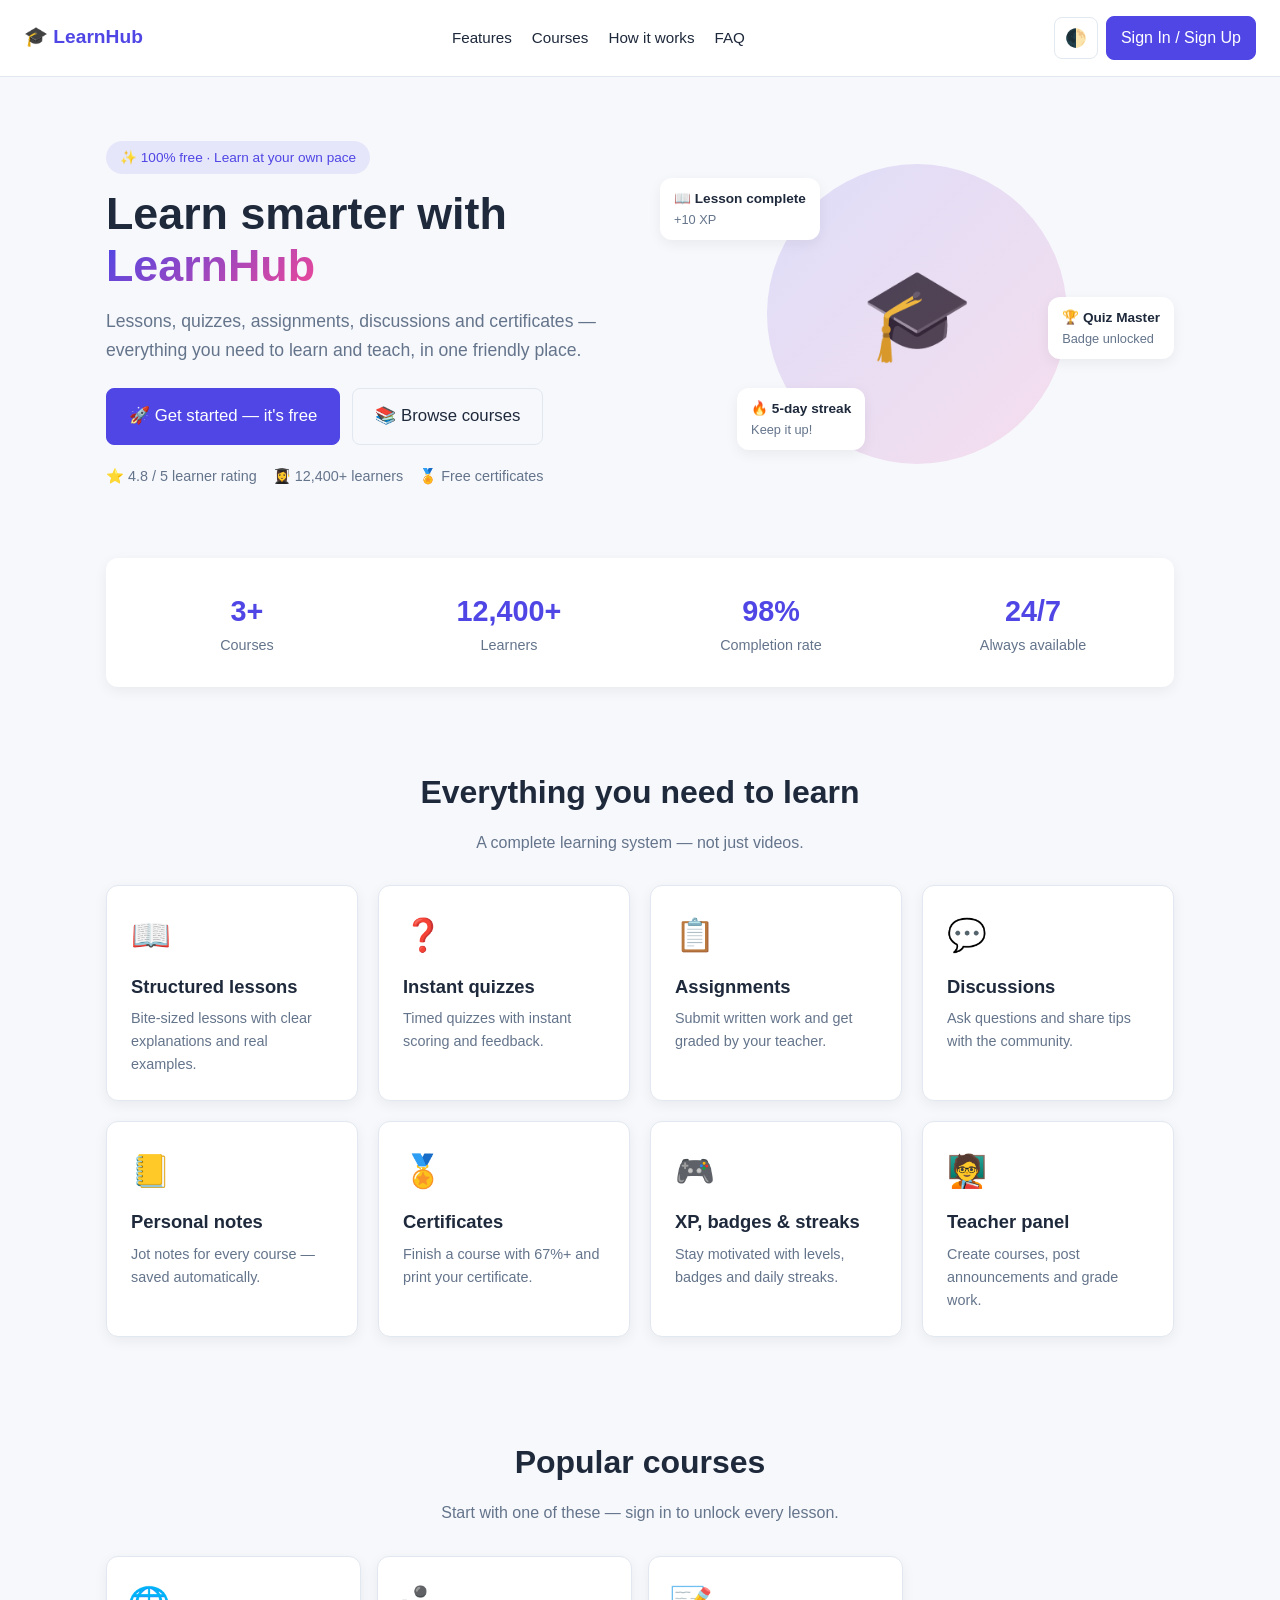
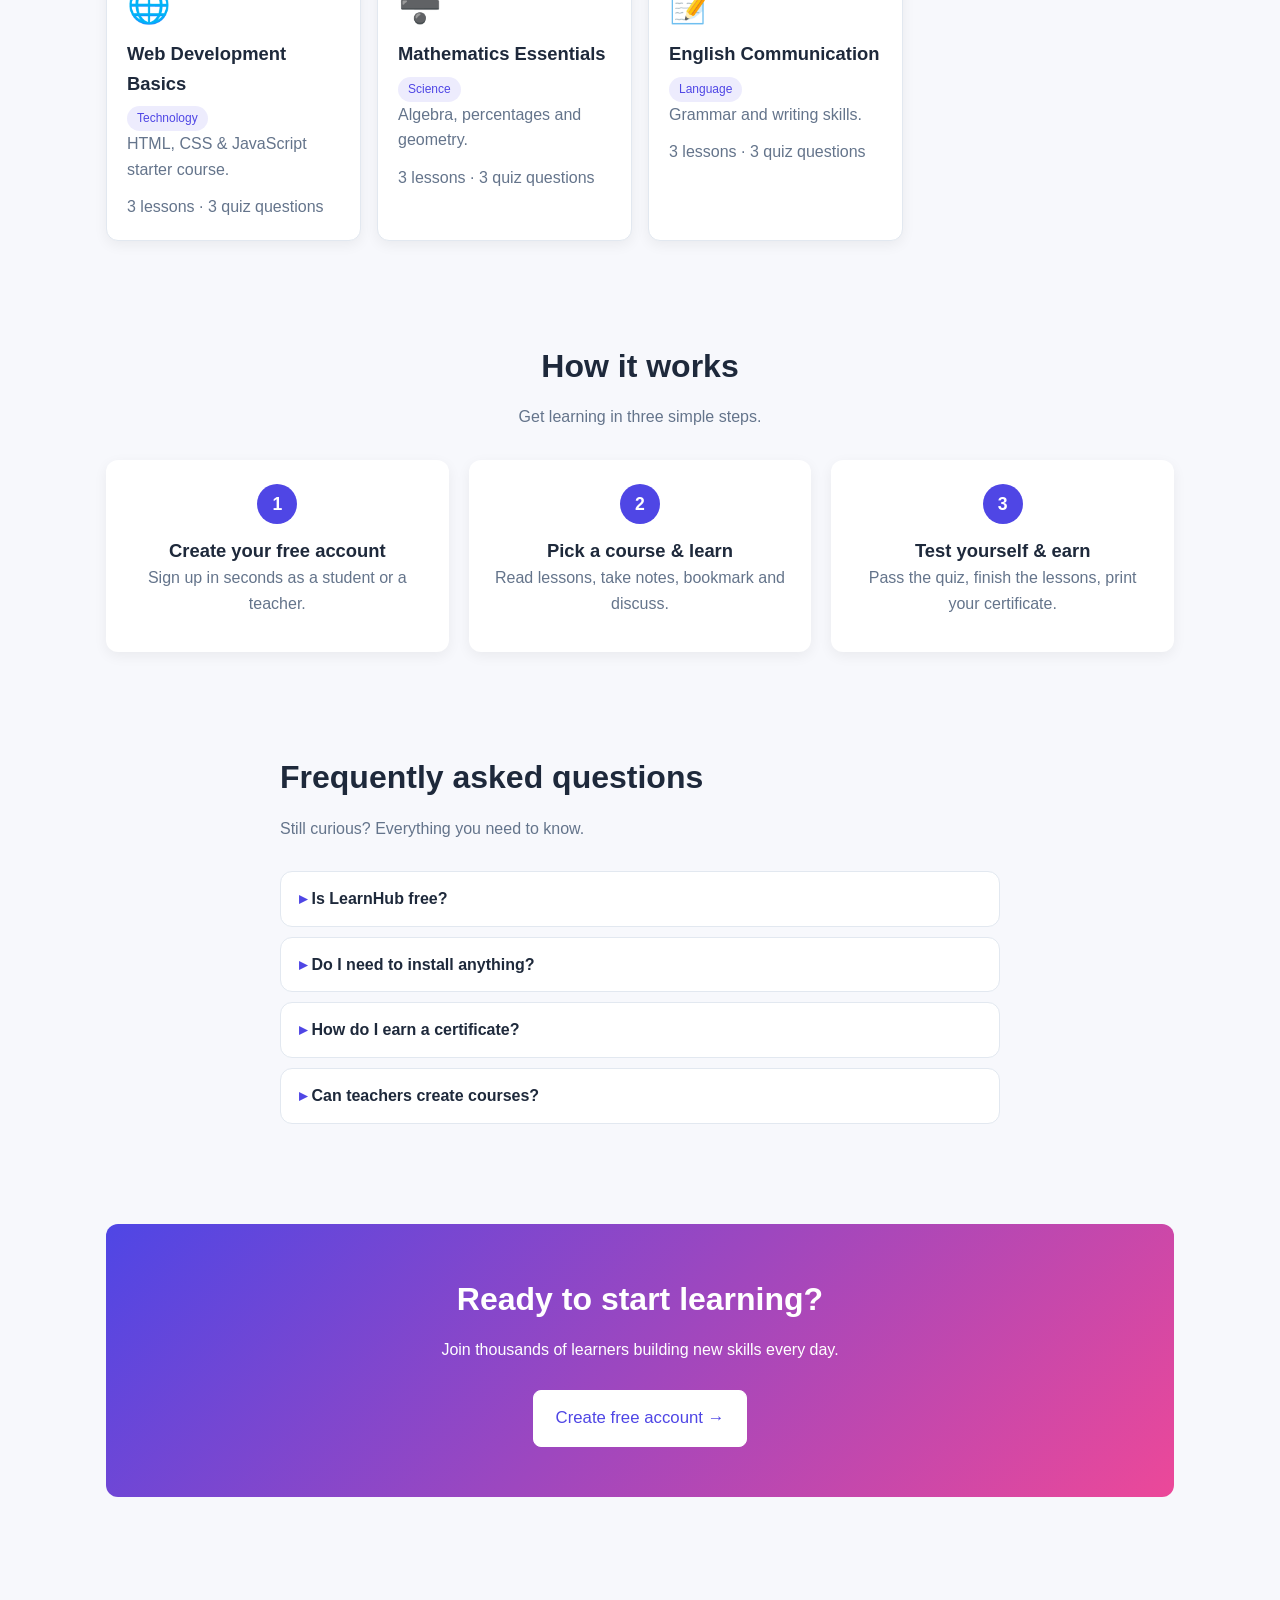
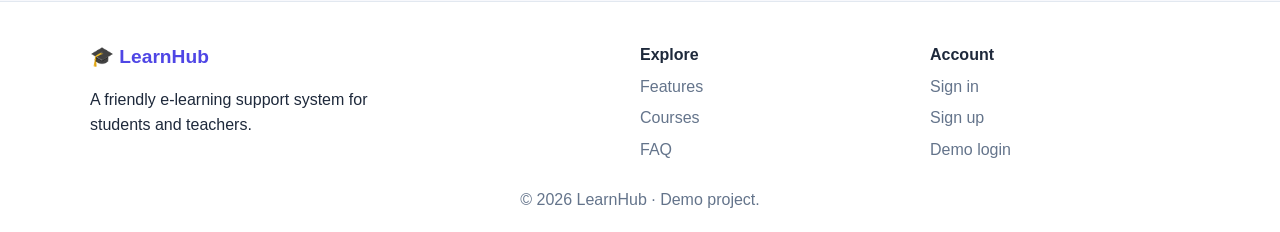
==== src/index.html @ 9101baca "loging ui and home ui" ====
<!DOCTYPE html>
<html lang="en">
<head>
    <meta charset="utf-8">
    <meta name="viewport" content="width=device-width, initial-scale=1, viewport-fit=cover">
    <title>LearnHub – E-Learning Support System</title>
    <link rel="stylesheet" href="main.css">
</head>
<body>
<div id="root"></div>
<script src="app.js"></script>
</body>
</html>
---- src/main.css ----
/* =========================================================
   RESET & VARIABLES
   ========================================================= */
* { margin: 0; padding: 0; box-sizing: border-box; }

:root {
    --pri: #4f46e5;
    --pri-h: #4338ca;
    --bg: #f7f8fc;
    --card: #ffffff;
    --text: #1e293b;
    --mut: #64748b;
    --bdr: #e2e8f0;
    --ok: #16a34a;
    --bad: #dc2626;
    --warn: #d97706;
    --radius: 12px;
    --shadow: 0 4px 14px rgba(0,0,0,.06);
}

[data-theme="dark"] {
    --bg: #0f172a;
    --card: #1e293b;
    --text: #e2e8f0;
    --mut: #94a3b8;
    --bdr: #334155;
    --shadow: 0 4px 14px rgba(0,0,0,.4);
}

/* =========================================================
   BASE
   ========================================================= */
body {
    font-family: -apple-system, BlinkMacSystemFont, 'Segoe UI', Roboto,
    'Helvetica Neue', Arial, sans-serif;
    background: var(--bg);
    color: var(--text);
    line-height: 1.6;
    min-height: 100vh;
    transition: background .3s, color .3s;
}

h1 { font-size: 2rem; margin-bottom: .5rem; }
h2 { font-size: 1.5rem; margin-bottom: .75rem; }
h3 { font-size: 1.15rem; }
p  { margin-bottom: .75rem; }
a  { color: var(--pri); cursor: pointer; text-decoration: none; }
a:hover { text-decoration: underline; }

input, textarea {
    font: inherit;
    padding: 10px 12px;
    border: 1px solid var(--bdr);
    border-radius: 8px;
    background: var(--card);
    color: var(--text);
    width: 100%;
    outline: none;
    transition: border-color .2s;
    font-family: inherit;
}
input:focus, textarea:focus { border-color: var(--pri); }
textarea { resize: vertical; min-height: 80px; }

label { display: block; margin-bottom: 12px; font-size: .9rem; font-weight: 500; }
label input, label textarea { margin-top: 5px; }

main { max-width: 1100px; margin: 0 auto; padding: 24px 16px; }

.mut { color: var(--mut); }
.center { text-align: center; }
.w100 { width: 100%; }
.row { display: flex; gap: 8px; flex-wrap: wrap; }

/* =========================================================
   BUTTONS
   ========================================================= */
button {
    font: inherit;
    cursor: pointer;
    border: 1px solid var(--bdr);
    background: var(--card);
    color: var(--text);
    padding: 8px 14px;
    border-radius: 8px;
    transition: all .15s;
}
button:hover { border-color: var(--pri); color: var(--pri); }
button.p {
    background: var(--pri); color: #fff;
    border-color: var(--pri); font-weight: 500;
}
button.p:hover { background: var(--pri-h); color: #fff; }
button.big { padding: 12px 18px; font-size: 1.05rem; }
button.xl  { padding: 14px 22px; font-size: 1.05rem; }
button.ghost { background: transparent; border-color: var(--bdr); }
button.ghost:hover { background: var(--bg); }
button.icon { padding: 6px 10px; font-size: 1.1rem; }
button.sm { padding: 5px 10px; font-size: .82rem; }
button.danger { color: var(--bad); border-color: rgba(220, 38, 38, .35); }
button.danger:hover {
    background: rgba(220, 38, 38, .08);
    color: var(--bad); border-color: var(--bad);
}

.chip { border-radius: 999px; padding: 7px 14px; font-size: .9rem; white-space: nowrap; }
.chip.on { background: var(--pri); color: #fff; border-color: var(--pri); }

.tag {
    display: inline-block;
    background: rgba(79, 70, 229, .1);
    color: var(--pri);
    font-size: .75rem;
    padding: 3px 10px;
    border-radius: 999px;
    font-weight: 500;
}
.tag.admin { background: rgba(217, 119, 6, .15); color: var(--warn); }
.tag.teacher { background: rgba(22, 163, 74, .15); color: var(--ok); }

/* =========================================================
   TOPBAR
   ========================================================= */
.topbar {
    background: var(--card);
    padding: 16px 24px;
    display: flex;
    justify-content: space-between;
    align-items: center;
    flex-wrap: wrap;
    gap: 12px;
    border-bottom: 1px solid var(--bdr);
    position: sticky;
    top: 0;
    z-index: 50;
}
.pnav { display: flex; gap: 20px; }
.pnav a { color: var(--text); font-weight: 500; font-size: .95rem; }
.pnav a:hover { color: var(--pri); text-decoration: none; }
.pnav-r { display: flex; gap: 8px; align-items: center; }
.logo { font-weight: 700; font-size: 1.2rem; color: var(--pri); cursor: pointer; }

/* =========================================================
   HAMBURGER + DROPDOWN
   ========================================================= */
.topbar-left {
    display: flex;
    align-items: center;
    gap: 12px;
    position: relative;
}
.menu-btn {
    display: inline-flex;
    align-items: center;
    justify-content: center;
    width: 42px;
    height: 42px;
    border-radius: 11px;
    border: 1px solid var(--bdr);
    background: transparent;
    color: var(--text);
    font-size: 1.35rem;
    line-height: 1;
    cursor: pointer;
    padding: 0;
    flex-shrink: 0;
    transition: all .2s;
}
.menu-btn:hover {
    background: var(--bg);
    color: var(--pri);
    border-color: var(--pri);
}
.menu-btn.active {
    background: linear-gradient(135deg, #4f46e5, #7c3aed);
    color: #fff;
    border-color: transparent;
    box-shadow: 0 6px 14px -4px rgba(79,70,229,.55);
}

.menu-dropdown {
    position: absolute;
    top: calc(100% + 12px);
    left: 0;
    min-width: 280px;
    background: var(--card);
    border: 1px solid var(--bdr);
    border-radius: 14px;
    box-shadow: 0 20px 50px -12px rgba(0,0,0,.3);
    padding: 8px;
    z-index: 100;
    opacity: 0;
    visibility: hidden;
    transform: translateY(-10px) scale(.97);
    transform-origin: top left;
    transition: opacity .2s, transform .2s, visibility .2s;
}
.menu-dropdown.open {
    opacity: 1;
    visibility: visible;
    transform: translateY(0) scale(1);
}
.menu-dropdown::before {
    content: '';
    position: absolute;
    top: -6px;
    left: 20px;
    width: 12px;
    height: 12px;
    background: var(--card);
    border: 1px solid var(--bdr);
    border-right: none;
    border-bottom: none;
    transform: rotate(45deg);
}
.menu-head {
    font-size: .68rem;
    letter-spacing: .1em;
    text-transform: uppercase;
    color: var(--mut);
    padding: 8px 12px 4px;
    font-weight: 700;
}
.menu-item {
    display: flex;
    align-items: center;
    gap: 12px;
    padding: 11px 12px;
    border-radius: 10px;
    border: none;
    background: transparent;
    color: var(--text);
    font: inherit;
    font-size: .93rem;
    font-weight: 500;
    cursor: pointer;
    width: 100%;
    text-align: left;
    transition: all .18s;
}
.menu-item .mi {
    font-size: 1.15rem;
    width: 24px;
    text-align: center;
    flex-shrink: 0;
}
.menu-item:hover {
    background: linear-gradient(90deg, rgba(79,70,229,.1), rgba(236,72,153,.04));
    color: var(--pri);
}
.menu-item.active {
    background: linear-gradient(135deg, #4f46e5, #7c3aed);
    color: #fff;
    box-shadow: 0 6px 14px -4px rgba(79,70,229,.5);
}
.menu-sep {
    height: 1px;
    background: var(--bdr);
    margin: 6px 10px;
}

/* =========================================================
   LANDING
   ========================================================= */
.land { max-width: 1100px; margin: 0 auto; padding: 24px 16px; }
.hero2 {
    display: grid;
    grid-template-columns: 1fr 1fr;
    gap: 40px;
    align-items: center;
    padding: 40px 0;
}
.pill {
    display: inline-block;
    background: rgba(79, 70, 229, .1);
    color: var(--pri);
    padding: 6px 14px;
    border-radius: 999px;
    font-size: .85rem;
    font-weight: 500;
    margin-bottom: 14px;
}
.grad {
    background: linear-gradient(135deg, #4f46e5, #ec4899);
    -webkit-background-clip: text;
    background-clip: text;
    -webkit-text-fill-color: transparent;
    color: transparent;
}
.hero2 h1 { font-size: 2.8rem; line-height: 1.15; margin-bottom: 16px; }
.lead { font-size: 1.1rem; color: var(--mut); margin-bottom: 24px; }
.cta { display: flex; gap: 12px; flex-wrap: wrap; margin-bottom: 20px; }
.trust { display: flex; gap: 16px; flex-wrap: wrap; color: var(--mut); font-size: .9rem; }

.h-right {
    position: relative;
    height: 340px;
    display: flex;
    justify-content: center;
    align-items: center;
}
.blob {
    position: absolute;
    width: 300px; height: 300px;
    background: linear-gradient(135deg, #4f46e5, #ec4899);
    border-radius: 50%;
    opacity: .15;
    animation: float 6s ease-in-out infinite;
}
.orb { font-size: 90px; animation: float 4s ease-in-out infinite; }
@keyframes float {
    0%, 100% { transform: translateY(0); }
    50%      { transform: translateY(-20px); }
}
.float-card {
    position: absolute;
    background: var(--card);
    padding: 10px 14px;
    border-radius: 12px;
    box-shadow: var(--shadow);
    font-size: .85rem;
    display: flex;
    flex-direction: column;
    animation: float 5s ease-in-out infinite;
}
.float-card b { color: var(--text); }
.float-card span { color: var(--mut); font-size: .8rem; }
.float-card.c1 { top: 10%;   left: 0%;    animation-delay: 0s; }
.float-card.c2 { top: 45%;   right: 0%;   animation-delay: 1s; }
.float-card.c3 { bottom: 10%; left: 15%;  animation-delay: 2s; }

.strip {
    display: grid;
    grid-template-columns: repeat(4, 1fr);
    gap: 20px;
    padding: 30px 20px;
    background: var(--card);
    border-radius: var(--radius);
    box-shadow: var(--shadow);
    margin: 30px 0;
    text-align: center;
}
.strip div { display: flex; flex-direction: column; }
.strip b { font-size: 1.8rem; color: var(--pri); }
.strip span { color: var(--mut); font-size: .9rem; }

.sec { padding: 50px 0; text-align: center; }
.sec h2 { font-size: 2rem; }
.sub { color: var(--mut); margin-bottom: 30px; }

.fgrid {
    display: grid;
    grid-template-columns: repeat(auto-fit, minmax(220px, 1fr));
    gap: 20px;
    text-align: left;
}
.fcard {
    background: var(--card);
    padding: 24px;
    border-radius: var(--radius);
    box-shadow: var(--shadow);
    border: 1px solid var(--bdr);
    transition: transform .2s;
}
.fcard:hover { transform: translateY(-4px); }
.fi { font-size: 2rem; margin-bottom: 10px; }
.fcard h3 { margin-bottom: 6px; }
.fcard p { color: var(--mut); font-size: .9rem; margin: 0; }

.grid {
    display: grid;
    grid-template-columns: repeat(auto-fill, minmax(240px, 1fr));
    gap: 16px;
    text-align: left;
}
.card {
    background: var(--card);
    padding: 20px;
    border-radius: var(--radius);
    border: 1px solid var(--bdr);
    box-shadow: var(--shadow);
    margin-bottom: 16px;
}
.card.course {
    cursor: pointer;
    transition: transform .2s, box-shadow .2s;
    margin-bottom: 0;
}
.card.course:hover {
    transform: translateY(-4px);
    box-shadow: 0 8px 24px rgba(0,0,0,.1);
}
.ico { font-size: 2.2rem; }

.steps {
    display: grid;
    grid-template-columns: repeat(auto-fit, minmax(220px, 1fr));
    gap: 20px;
}
.step {
    background: var(--card);
    padding: 24px;
    border-radius: var(--radius);
    box-shadow: var(--shadow);
}
.step b {
    display: inline-flex;
    align-items: center;
    justify-content: center;
    width: 40px; height: 40px;
    background: var(--pri);
    color: #fff;
    border-radius: 50%;
    font-size: 1.1rem;
    margin-bottom: 12px;
}

.faq { text-align: left; max-width: 720px; margin: 0 auto; }
.faq details {
    background: var(--card);
    border: 1px solid var(--bdr);
    border-radius: var(--radius);
    padding: 14px 18px;
    margin-bottom: 10px;
}
.faq summary { cursor: pointer; font-weight: 600; list-style: none; }
.faq summary::before { content: '▸ '; color: var(--pri); }
.faq details[open] summary::before { content: '▾ '; }
.faq details p { margin-top: 10px; color: var(--mut); }

.banner {
    background: linear-gradient(135deg, #4f46e5, #ec4899);
    color: #fff;
    text-align: center;
    padding: 50px 24px;
    border-radius: var(--radius);
    margin: 40px 0;
}
.banner h2 { color: #fff; font-size: 2rem; }
.banner button.p { background: #fff; color: var(--pri); border-color: #fff; margin-top: 16px; }

/* =========================================================
   AUTH
   ========================================================= */
.authwrap {
    min-height: calc(100vh - 80px);
    display: flex;
    justify-content: center;
    align-items: center;
    padding: 24px 16px;
}
.authcard {
    display: grid;
    grid-template-columns: 1fr 1fr;
    max-width: 900px;
    width: 100%;
    background: var(--card);
    border-radius: 16px;
    overflow: hidden;
    box-shadow: 0 20px 50px rgba(0,0,0,.1);
}
.authart {
    background: linear-gradient(135deg, #4f46e5, #ec4899);
    color: #fff;
    padding: 40px 30px;
}
.authart h2 { color: #fff; }
.perks { list-style: none; margin-top: 20px; }
.perks li { margin: 10px 0; font-size: .95rem; }
.authform { padding: 40px 30px; }

.tabs2 {
    display: flex;
    background: var(--bg);
    border-radius: 10px;
    padding: 4px;
    margin-bottom: 20px;
}
.tabs2 button {
    flex: 1; border: none; background: transparent;
    padding: 10px; border-radius: 8px; font-weight: 500;
}
.tabs2 button.on {
    background: var(--card);
    color: var(--pri);
    box-shadow: 0 2px 6px rgba(0,0,0,.08);
}

.err {
    background: rgba(220, 38, 38, .1);
    color: var(--bad);
    padding: 10px 14px;
    border-radius: 8px;
    font-size: .9rem;
    margin-bottom: 14px;
    border-left: 3px solid var(--bad);
}
.ok {
    background: rgba(22, 163, 74, .1);
    color: var(--ok);
    border-left: 3px solid var(--ok);
    padding: 10px 14px;
    border-radius: 8px;
    font-size: .9rem;
    margin-bottom: 14px;
}
.hint {
    background: rgba(79, 70, 229, .08);
    color: var(--pri);
    border-left: 3px solid var(--pri);
    padding: 10px 14px;
    border-radius: 8px;
    font-size: .82rem;
    margin-bottom: 14px;
    line-height: 1.5;
}

/* =========================================================
   PAGES
   ========================================================= */
.page { max-width: 900px; margin: 0 auto; padding: 32px 16px 60px; }
.pagehead { margin-bottom: 24px; }
.pagehead h1 { font-size: 1.9rem; margin-bottom: 4px; }

code {
    font-family: ui-monospace, SFMono-Regular, Menlo, Consolas, monospace;
    font-size: .85em;
    background: rgba(79, 70, 229, .1);
    color: var(--pri);
    padding: 2px 7px;
    border-radius: 6px;
}

.formcard {
    background: var(--card);
    border: 1px solid var(--bdr);
    border-radius: var(--radius);
    box-shadow: var(--shadow);
    padding: 28px;
}
.formcard label { margin-bottom: 18px; }

.searchbar {
    display: flex;
    gap: 10px;
    flex-wrap: wrap;
    margin-bottom: 20px;
}
.searchbar input { flex: 1 1 220px; width: auto; }
.searchbar button { white-space: nowrap; }

.tablewrap {
    background: var(--card);
    border: 1px solid var(--bdr);
    border-radius: var(--radius);
    box-shadow: var(--shadow);
    overflow-x: auto;
}
.table { width: 100%; border-collapse: collapse; font-size: .92rem; }
.table thead th {
    text-align: left;
    padding: 14px 16px;
    background: var(--bg);
    color: var(--mut);
    font-size: .78rem;
    text-transform: uppercase;
    letter-spacing: .05em;
    border-bottom: 1px solid var(--bdr);
    white-space: nowrap;
}
.table tbody td {
    padding: 14px 16px;
    border-bottom: 1px solid var(--bdr);
    vertical-align: middle;
}
.table tbody tr:last-child td { border-bottom: none; }
.table tbody tr:hover { background: var(--bg); }
.tright { text-align: right; white-space: nowrap; }

.empty {
    background: var(--card);
    border: 1px dashed var(--bdr);
    border-radius: var(--radius);
    padding: 40px 20px;
    text-align: center;
    color: var(--mut);
}
input:disabled { opacity: .6; cursor: not-allowed; }

/* =========================================================
   DASHBOARD
   ========================================================= */
.dash { max-width: 1180px; margin: 0 auto; padding: 28px 16px 80px; }

.dash-hero {
    position: relative;
    overflow: hidden;
    border-radius: 24px;
    padding: 40px 44px;
    display: flex;
    justify-content: space-between;
    align-items: center;
    gap: 28px;
    flex-wrap: wrap;
    color: #fff;
    background: linear-gradient(-45deg, #4f46e5, #7c3aed, #ec4899, #f59e0b);
    background-size: 400% 400%;
    animation: gradientMove 12s ease infinite;
    box-shadow: 0 24px 60px -12px rgba(79, 70, 229, .45);
}
@keyframes gradientMove {
    0%, 100% { background-position: 0% 50%; }
    50%      { background-position: 100% 50%; }
}
.dash-hero::before, .dash-hero::after {
    content: '';
    position: absolute;
    border-radius: 50%;
    background: rgba(255,255,255,.1);
    pointer-events: none;
}
.dash-hero::before {
    top: -120px; right: -80px;
    width: 320px; height: 320px;
    animation: blobFloat 8s ease-in-out infinite;
}
.dash-hero::after {
    bottom: -140px; left: 30%;
    width: 260px; height: 260px;
    animation: blobFloat 10s ease-in-out infinite reverse;
}
@keyframes blobFloat {
    0%, 100% { transform: translate(0, 0) scale(1); }
    50%      { transform: translate(20px, -20px) scale(1.08); }
}

.dash-hero-left {
    display: flex;
    align-items: center;
    gap: 22px;
    position: relative;
    z-index: 2;
    flex: 1 1 auto;
    min-width: 0;
}
.avatar {
    width: 84px; height: 84px;
    background: rgba(255,255,255,.25);
    border: 3px solid rgba(255,255,255,.55);
    border-radius: 50%;
    display: flex; align-items: center; justify-content: center;
    font-size: 2.1rem; font-weight: 800;
    color: #fff;
    flex-shrink: 0;
    backdrop-filter: blur(8px);
    box-shadow: 0 8px 24px rgba(0,0,0,.18);
    animation: popIn .55s ease;
}
@keyframes popIn {
    0%   { opacity: 0; transform: scale(.9); }
    100% { opacity: 1; transform: scale(1); }
}
.dash-hero h1 {
    color: #fff;
    font-size: 2.1rem;
    margin-bottom: 6px;
    line-height: 1.15;
    font-weight: 800;
    letter-spacing: -.02em;
}
.dash-hero p { margin: 0 0 12px; color: rgba(255,255,255,.92); font-size: 1rem; }
.dash-hero .grad {
    background: linear-gradient(135deg, #fef3c7, #fde68a);
    -webkit-background-clip: text;
    background-clip: text;
    -webkit-text-fill-color: transparent;
    color: transparent;
}
.dash-hero .badges { display: flex; gap: 8px; margin-top: 10px; flex-wrap: wrap; }
.dash-hero .tag, .dash-hero .tag.admin, .dash-hero .tag.teacher {
    background: rgba(255,255,255,.22);
    color: #fff;
    border: 1px solid rgba(255,255,255,.35);
    font-weight: 500;
    backdrop-filter: blur(6px);
    padding: 5px 12px;
}

.progress-ring {
    position: relative;
    z-index: 2;
    width: 130px; height: 130px;
    flex-shrink: 0;
}
.progress-ring svg { width: 100%; height: 100%; transform: rotate(-90deg); }
.progress-ring .ring-bg {
    fill: none;
    stroke: rgba(255,255,255,.22);
    stroke-width: 10;
}
.progress-ring .ring-fg {
    fill: none;
    stroke: #fff;
    stroke-width: 10;
    stroke-linecap: round;
    stroke-dasharray: 339.292;
    stroke-dashoffset: 339.292;
    animation: ringFill 1.6s ease-out forwards;
    filter: drop-shadow(0 0 8px rgba(255,255,255,.5));
}
@keyframes ringFill { to { stroke-dashoffset: 108; } }
.ring-text {
    position: absolute;
    inset: 0;
    display: flex; flex-direction: column;
    align-items: center; justify-content: center;
    color: #fff;
}
.ring-num { font-size: 1.9rem; font-weight: 800; line-height: 1; }
.ring-lbl {
    font-size: .68rem;
    letter-spacing: .1em;
    text-transform: uppercase;
    color: rgba(255,255,255,.85);
    margin-top: 4px;
}

.dash-stats {
    display: grid;
    grid-template-columns: repeat(auto-fit, minmax(210px, 1fr));
    gap: 18px;
    margin-top: 26px;
}
.stat-card {
    background: var(--card);
    border: 1px solid var(--bdr);
    border-radius: 18px;
    padding: 22px;
    box-shadow: var(--shadow);
    display: flex;
    flex-direction: column;
    gap: 8px;
    transition: all .25s ease;
    position: relative;
    overflow: hidden;
}
.stat-card:hover {
    transform: translateY(-5px);
    box-shadow: 0 16px 32px -8px rgba(79, 70, 229, .18);
    border-color: rgba(79, 70, 229, .3);
}
.stat-top { display: flex; justify-content: space-between; align-items: center; }
.stat-icon {
    width: 46px; height: 46px;
    border-radius: 14px;
    display: flex; align-items: center; justify-content: center;
    font-size: 1.4rem;
    color: #fff;
    box-shadow: 0 6px 14px rgba(0,0,0,.15);
}
.stat-icon.i1 { background: linear-gradient(135deg, #4f46e5, #7c3aed); }
.stat-icon.i2 { background: linear-gradient(135deg, #16a34a, #22c55e); }
.stat-icon.i3 { background: linear-gradient(135deg, #d97706, #f59e0b); }
.stat-icon.i4 { background: linear-gradient(135deg, #ec4899, #f43f5e); }
.stat-badge {
    font-size: .72rem;
    font-weight: 600;
    padding: 3px 9px;
    border-radius: 999px;
    background: rgba(22, 163, 74, .12);
    color: var(--ok);
}
.stat-val {
    font-size: 1.95rem;
    font-weight: 800;
    color: var(--text);
    line-height: 1.05;
    letter-spacing: -.02em;
}
.stat-lbl { color: var(--mut); font-size: .88rem; font-weight: 500; }

.dash-sec { margin-top: 48px; }
.dash-sec-head {
    display: flex;
    justify-content: space-between;
    align-items: center;
    margin-bottom: 18px;
    flex-wrap: wrap;
    gap: 10px;
}
.dash-sec-head h2 {
    margin: 0;
    font-size: 1.4rem;
    font-weight: 700;
}
.dash-sec-head a { font-size: .9rem; font-weight: 500; }

.dash-grid {
    display: grid;
    grid-template-columns: repeat(auto-fill, minmax(280px, 1fr));
    gap: 18px;
}
.course-card {
    background: var(--card);
    border: 1px solid var(--bdr);
    border-radius: 18px;
    box-shadow: var(--shadow);
    padding: 22px;
    display: flex;
    flex-direction: column;
    gap: 10px;
    transition: all .3s;
    position: relative;
    overflow: hidden;
    cursor: pointer;
}
.course-card::before {
    content: '';
    position: absolute;
    top: 0; left: 0; right: 0;
    height: 4px;
    background: linear-gradient(90deg, #4f46e5, #ec4899);
    transform: scaleX(0);
    transform-origin: left;
    transition: transform .3s;
}
.course-card:hover {
    transform: translateY(-5px);
    box-shadow: 0 20px 40px -12px rgba(79, 70, 229, .25);
    border-color: transparent;
}
.course-card:hover::before { transform: scaleX(1); }
.cc-top { display: flex; justify-content: space-between; align-items: flex-start; gap: 12px; }
.cc-icon {
    width: 54px; height: 54px;
    border-radius: 16px;
    background: linear-gradient(135deg, #4f46e5, #ec4899);
    display: flex; align-items: center; justify-content: center;
    font-size: 1.7rem;
    color: #fff;
    flex-shrink: 0;
    box-shadow: 0 8px 20px -4px rgba(79, 70, 229, .5);
    transition: transform .3s;
}
.course-card:hover .cc-icon { transform: rotate(-6deg) scale(1.06); }
.course-card h3 { font-size: 1.08rem; margin: 0; font-weight: 700; line-height: 1.3; }
.cc-cat { font-size: .85rem; color: var(--mut); margin: 0; flex: 1 1 auto; }
.progress {
    width: 100%;
    height: 9px;
    background: var(--bg);
    border-radius: 999px;
    overflow: hidden;
    position: relative;
}
.progress > span {
    display: block;
    height: 100%;
    background: linear-gradient(90deg, #4f46e5, #ec4899);
    border-radius: 999px;
}
.cc-meta {
    display: flex;
    justify-content: space-between;
    font-size: .84rem;
    color: var(--mut);
    font-weight: 500;
}

.quick-grid {
    display: grid;
    grid-template-columns: repeat(auto-fit, minmax(240px, 1fr));
    gap: 16px;
}
.quick-card {
    background: var(--card);
    border: 1px solid var(--bdr);
    border-radius: 16px;
    box-shadow: var(--shadow);
    padding: 20px;
    cursor: pointer;
    text-align: left;
    transition: all .25s ease;
    display: flex;
    align-items: center;
    gap: 14px;
    font: inherit;
    color: var(--text);
}
.quick-card:hover {
    border-color: var(--pri);
    transform: translateY(-3px);
    color: var(--text);
    box-shadow: 0 14px 30px -8px rgba(79, 70, 229, .22);
}
.q-icon {
    width: 48px; height: 48px;
    border-radius: 14px;
    background: linear-gradient(135deg, rgba(79,70,229,.14), rgba(236,72,153,.14));
    display: flex; align-items: center; justify-content: center;
    font-size: 1.35rem;
    flex-shrink: 0;
}
.quick-card b { display: block; font-size: .98rem; font-weight: 600; margin-bottom: 2px; }
.quick-card span { font-size: .82rem; color: var(--mut); }

.ach-grid {
    display: grid;
    grid-template-columns: repeat(auto-fit, minmax(140px, 1fr));
    gap: 14px;
}
.ach-card {
    background: var(--card);
    border: 1px solid var(--bdr);
    border-radius: 16px;
    padding: 20px 14px;
    text-align: center;
    box-shadow: var(--shadow);
    transition: all .25s;
}
.ach-card.locked { opacity: .5; filter: grayscale(1); }
.ach-card:not(.locked):hover {
    transform: translateY(-4px);
    border-color: var(--pri);
}
.ach-icon { font-size: 2.2rem; margin-bottom: 8px; display: inline-block; }
.ach-name { font-size: .82rem; font-weight: 600; line-height: 1.3; }
.ach-desc { font-size: .72rem; color: var(--mut); margin-top: 3px; }

.feed {
    background: var(--card);
    border: 1px solid var(--bdr);
    border-radius: 18px;
    padding: 8px 22px;
    box-shadow: var(--shadow);
}
.feed-item {
    display: flex;
    align-items: flex-start;
    gap: 14px;
    padding: 16px 0;
    border-bottom: 1px solid var(--bdr);
}
.feed-item:last-child { border-bottom: none; }
.feed-dot {
    width: 36px; height: 36px;
    border-radius: 12px;
    display: flex; align-items: center; justify-content: center;
    font-size: 1rem;
    flex-shrink: 0;
}
.feed-dot.g { background: rgba(22, 163, 74, .14); }
.feed-dot.p { background: rgba(79, 70, 229, .14); }
.feed-dot.o { background: rgba(217, 119, 6, .14); }
.feed-dot.r { background: rgba(236, 72, 153, .14); }
.feed-body { flex: 1; min-width: 0; }
.feed-title { font-size: .92rem; font-weight: 600; margin-bottom: 2px; }
.feed-time { font-size: .78rem; color: var(--mut); }

.lb {
    background: var(--card);
    border: 1px solid var(--bdr);
    border-radius: 18px;
    overflow: hidden;
    box-shadow: var(--shadow);
}
.lb-row {
    display: flex;
    align-items: center;
    gap: 14px;
    padding: 14px 20px;
    border-bottom: 1px solid var(--bdr);
}
.lb-row:last-child { border-bottom: none; }
.lb-row:hover { background: var(--bg); }
.lb-row.me {
    background: linear-gradient(90deg, rgba(79,70,229,.08), rgba(236,72,153,.05));
}
.lb-rank {
    width: 32px; height: 32px;
    border-radius: 10px;
    display: flex; align-items: center; justify-content: center;
    font-weight: 700;
    font-size: .88rem;
    background: var(--bg);
    color: var(--mut);
    flex-shrink: 0;
}
.lb-rank.gold   { background: linear-gradient(135deg, #f59e0b, #fbbf24); color: #fff; }
.lb-rank.silver { background: linear-gradient(135deg, #94a3b8, #cbd5e1); color: #fff; }
.lb-rank.bronze { background: linear-gradient(135deg, #b45309, #d97706); color: #fff; }
.lb-avatar {
    width: 38px; height: 38px;
    border-radius: 50%;
    background: linear-gradient(135deg, #4f46e5, #ec4899);
    color: #fff;
    display: flex; align-items: center; justify-content: center;
    font-weight: 700;
    font-size: .95rem;
    flex-shrink: 0;
}
.lb-name { flex: 1; min-width: 0; font-weight: 600; font-size: .92rem; }
.lb-xp { font-size: .85rem; font-weight: 700; color: var(--pri); }

.dash-cols {
    display: grid;
    grid-template-columns: 1.4fr 1fr;
    gap: 22px;
    margin-top: 48px;
}

/* =========================================================
   COMING SOON
   ========================================================= */
.soon {
    max-width: 720px;
    margin: 50px auto;
    padding: 0 16px;
    text-align: center;
}
.soon-icon { font-size: 4rem; margin-bottom: 12px; display: inline-block; }
.soon h1 { font-size: 1.8rem; margin-bottom: 10px; }
.soon p { color: var(--mut); margin-bottom: 28px; }
.soon-card {
    background: var(--card);
    border: 1px solid var(--bdr);
    border-radius: 18px;
    padding: 26px 30px;
    text-align: left;
    box-shadow: var(--shadow);
}
.soon-card h3 {
    margin-bottom: 14px;
    font-size: 1rem;
    color: var(--pri);
}
.soon-card ul { list-style: none; padding: 0; }
.soon-card li {
    padding: 10px 0;
    border-bottom: 1px dashed var(--bdr);
    display: flex;
    align-items: center;
    gap: 10px;
    font-size: .92rem;
}
.soon-card li:last-child { border-bottom: none; }
.soon-card li::before {
    content: '✓';
    color: var(--ok);
    font-weight: 700;
    flex-shrink: 0;
}
.soon-actions {
    margin-top: 28px;
    display: flex;
    gap: 10px;
    justify-content: center;
    flex-wrap: wrap;
}

/* =========================================================
   COURSE DETAIL VIEW
   ========================================================= */
.course-detail {
    background: var(--card);
    border: 1px solid var(--bdr);
    border-radius: 20px;
    box-shadow: var(--shadow);
    overflow: hidden;
    animation: popIn .4s ease;
}

.cd-hero {
    background: linear-gradient(135deg, #4f46e5, #7c3aed, #ec4899);
    color: #fff;
    padding: 36px 40px;
    display: flex;
    align-items: center;
    gap: 24px;
    flex-wrap: wrap;
    position: relative;
    overflow: hidden;
}
.cd-hero::before {
    content: '';
    position: absolute;
    top: -100px; right: -100px;
    width: 260px; height: 260px;
    background: rgba(255,255,255,.08);
    border-radius: 50%;
    pointer-events: none;
}
.cd-icon {
    width: 90px; height: 90px;
    background: rgba(255,255,255,.22);
    border: 3px solid rgba(255,255,255,.55);
    border-radius: 22px;
    display: flex; align-items: center; justify-content: center;
    font-size: 3rem;
    flex-shrink: 0;
    backdrop-filter: blur(8px);
    box-shadow: 0 12px 30px rgba(0,0,0,.2);
}
.cd-info { position: relative; z-index: 2; min-width: 0; }
.cd-info code {
    background: rgba(255,255,255,.22);
    color: #fff;
    border: 1px solid rgba(255,255,255,.35);
    padding: 4px 12px;
    font-weight: 600;
    letter-spacing: .04em;
}
.cd-info h1 {
    color: #fff;
    font-size: 1.9rem;
    margin: 10px 0 4px;
    line-height: 1.15;
    font-weight: 800;
    letter-spacing: -.01em;
}
.cd-info .tag {
    background: rgba(255,255,255,.22);
    color: #fff;
    border: 1px solid rgba(255,255,255,.35);
    font-weight: 500;
    padding: 5px 12px;
}

.cd-section {
    padding: 26px 40px;
    border-bottom: 1px solid var(--bdr);
}
.cd-section:last-child { border-bottom: none; }
.cd-section h3 {
    font-size: 1rem;
    color: var(--pri);
    margin-bottom: 14px;
    display: flex;
    align-items: center;
    gap: 8px;
    text-transform: uppercase;
    letter-spacing: .04em;
    font-weight: 700;
}
.cd-section p {
    color: var(--text);
    font-size: 1rem;
    line-height: 1.7;
    margin: 0;
}

.cd-grid {
    display: grid;
    grid-template-columns: repeat(auto-fit, minmax(160px, 1fr));
    gap: 14px;
}
.cd-item {
    background: var(--bg);
    border: 1px solid var(--bdr);
    border-radius: 12px;
    padding: 14px 16px;
    display: flex;
    flex-direction: column;
    gap: 4px;
}
.cd-label {
    font-size: .72rem;
    text-transform: uppercase;
    letter-spacing: .08em;
    color: var(--mut);
    font-weight: 700;
}
.cd-value {
    font-size: 1.05rem;
    color: var(--text);
    font-weight: 700;
}

.cd-actions {
    padding: 24px 40px;
    display: flex;
    gap: 10px;
    flex-wrap: wrap;
    background: var(--bg);
    border-top: 1px solid var(--bdr);
}

/* =========================================================
   FOOTER
   ========================================================= */
.foot {
    background: var(--card);
    border-top: 1px solid var(--bdr);
    padding: 40px 20px 20px;
    margin-top: 40px;
}
.foot-in {
    max-width: 1100px;
    margin: 0 auto;
    display: grid;
    grid-template-columns: 2fr 1fr 1fr;
    gap: 30px;
}
.foot-in div { display: flex; flex-direction: column; gap: 6px; }
.foot-in a { color: var(--mut); }
.foot-in a:hover { color: var(--pri); }

/* =========================================================
   RESPONSIVE
   ========================================================= */
@media (max-width: 900px) { .dash-cols { grid-template-columns: 1fr; } }
@media (max-width: 780px) {
    .hero2 { grid-template-columns: 1fr; }
    .hero2 .h-right { height: 260px; }
}
@media (max-width: 720px) { .authcard { grid-template-columns: 1fr; } }
@media (max-width: 700px) {
    .foot-in { grid-template-columns: 1fr; text-align: center; }
    .menu-btn { width: 38px; height: 38px; font-size: 1.2rem; }
    .menu-dropdown { min-width: 260px; }
}
@media (max-width: 600px) {
    h1 { font-size: 1.5rem; }
    h2 { font-size: 1.25rem; }
    .hero2 h1 { font-size: 2rem; }
    .topbar { padding: 10px 14px; }
    main { padding: 16px 12px; }
    .strip { grid-template-columns: repeat(2, 1fr); }
    .formcard { padding: 20px 16px; }
    .table thead { display: none; }
    .table tbody tr { display: block; padding: 10px 0; border-bottom: 1px solid var(--bdr); }
    .table tbody td { display: block; padding: 6px 16px; border: none; }
    .tright { text-align: left; }
    .dash { padding: 18px 12px 60px; }
    .dash-hero { padding: 26px 22px; border-radius: 20px; }
    .dash-hero h1 { font-size: 1.4rem; }
    .avatar { width: 60px; height: 60px; font-size: 1.5rem; }
    .progress-ring { width: 90px; height: 90px; }
    .ring-num { font-size: 1.4rem; }
    .stat-val { font-size: 1.55rem; }
    .dash-sec { margin-top: 32px; }
    .dash-cols { margin-top: 32px; gap: 18px; }
    .ach-grid { grid-template-columns: repeat(2, 1fr); }
    .soon h1 { font-size: 1.4rem; }
    .soon-card { padding: 20px; }
    .cd-hero { padding: 24px 20px; gap: 16px; }
    .cd-icon { width: 64px; height: 64px; font-size: 2rem; border-radius: 16px; }
    .cd-info h1 { font-size: 1.3rem; }
    .cd-section { padding: 20px; }
    .cd-actions { padding: 18px 20px; }
}
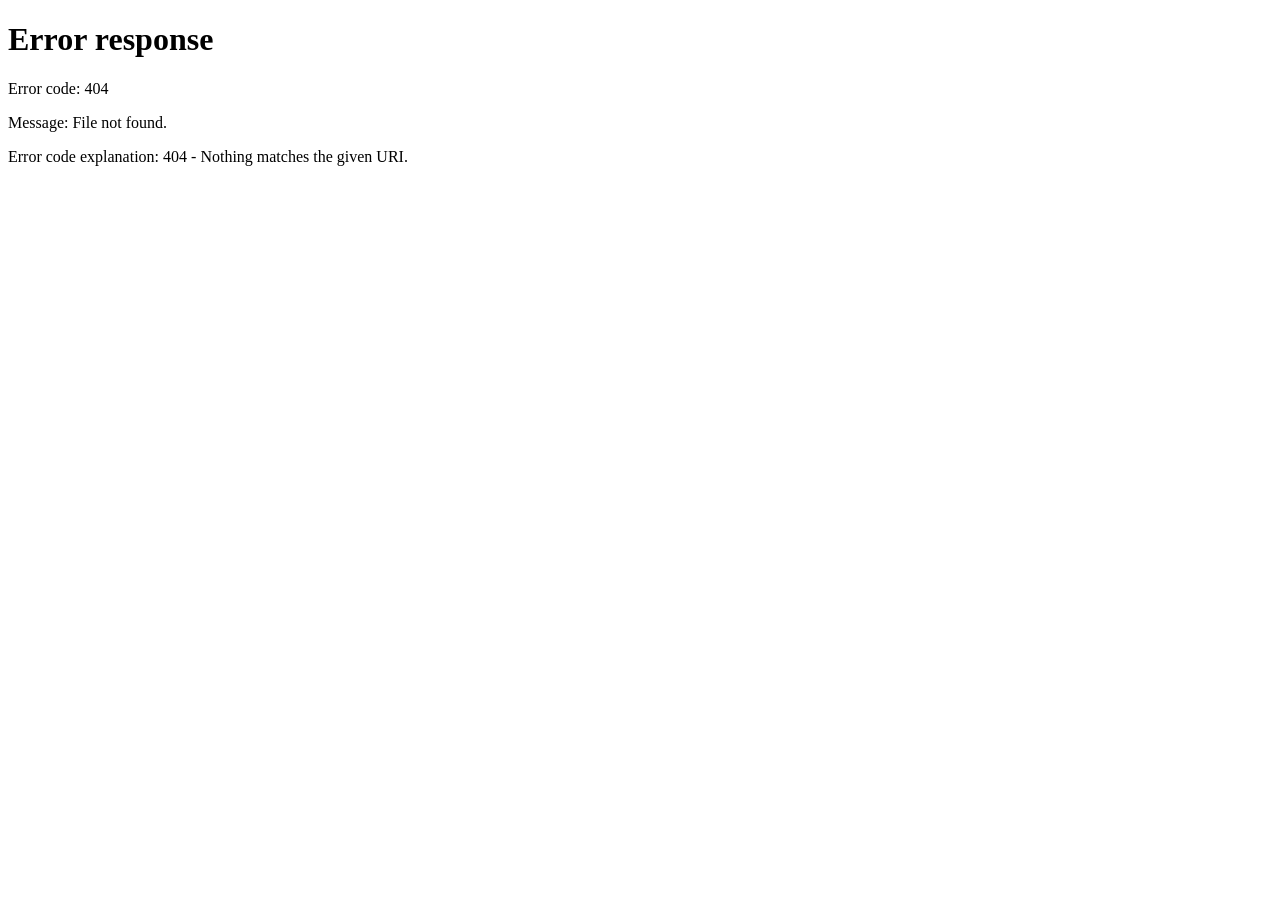
==== commit f6da14b6: "course dtails" ====
--- a/src/index.html
+++ b/src/index.html
@@ -1,13 +1,528 @@
 <!DOCTYPE html>
 <html lang="en">
 <head>
-    <meta charset="utf-8">
-    <meta name="viewport" content="width=device-width, initial-scale=1, viewport-fit=cover">
-    <title>LearnHub – E-Learning Support System</title>
-    <link rel="stylesheet" href="main.css">
+  <meta charset="UTF-8">
+  <meta name="viewport" content="width=device-width, initial-scale=1.0">
+  <title>LearnHub - Course Details</title>
+  <link rel="stylesheet" href="style.css">
+
+  <script>
+    (function () {
+      var params = new URLSearchParams(location.search);
+      var urlRole = params.get("role");
+
+      if (urlRole === "admin" || urlRole === "user") {
+        localStorage.setItem("userRole", urlRole);
+      }
+
+      var role = localStorage.getItem("userRole");
+
+      if (role !== "admin" && role !== "user") {
+        window.location.replace("login.html");
+        return;
+      }
+
+      document.documentElement.classList.add(
+              role === "admin" ? "role-admin" : "role-student"
+      );
+
+      if (localStorage.getItem("learnhub_theme") === "dark") {
+        document.documentElement.classList.add("preload-dark");
+      }
+    })();
+  </script>
 </head>
+
 <body>
-<div id="root"></div>
-<script src="app.js"></script>
+
+<!-- ================= NAVBAR ================= -->
+<header class="topbar">
+  <div class="nav-left">
+    <button class="menu-btn" aria-label="Menu">☰</button>
+    <a href="index.html" class="brand">🎓 LearnHub</a>
+  </div>
+
+  <div class="nav-right">
+    <span class="role-badge" id="roleBadge">Admin</span>
+    <button class="theme-btn" id="themeBtn" title="Change theme">🌗</button>
+    <button class="logout-btn" id="logoutBtn">Logout</button>
+  </div>
+</header>
+
+<!-- ================= MAIN ================= -->
+<main class="main-content">
+
+  <section class="page-heading">
+    <h1><span class="heading-icon">📚</span> Course Details</h1>
+    <p>
+      <span id="roleLabel">Admin</span> ·
+      <span id="courseCount">0</span> course(s) in
+      <span class="file-tag">courses.txt</span>
+    </p>
+  </section>
+
+  <!-- Search -->
+  <section class="toolbar">
+    <input type="text" id="searchInput"
+           placeholder="Search by ID, title or description...">
+
+    <button class="btn search-btn" id="searchBtn">🔍 Search</button>
+    <button class="btn clear-btn" id="clearBtn">Clear</button>
+
+    <button class="btn new-btn admin-only" id="newCourseBtn">＋ New Course</button>
+  </section>
+
+  <!-- Add / Edit Form — Admin only -->
+  <section class="form-card admin-only" id="courseFormSection" hidden>
+    <h2 id="formHeading">Add New Course</h2>
+
+    <form id="courseForm">
+      <div class="form-grid">
+
+        <div class="form-group">
+          <label for="courseId">Course ID</label>
+          <input type="text" id="courseId" placeholder="e.g. CRS003" required>
+        </div>
+
+        <div class="form-group">
+          <label for="credits">Credits</label>
+          <input type="number" id="credits" min="1" max="20"
+                 placeholder="e.g. 3" required>
+        </div>
+
+        <div class="form-group full-width">
+          <label for="courseTitle">Course Title</label>
+          <input type="text" id="courseTitle"
+                 placeholder="Enter course title" required>
+        </div>
+
+        <div class="form-group full-width">
+          <label for="description">Description</label>
+          <textarea id="description"
+                    placeholder="Enter course description" required></textarea>
+        </div>
+
+      </div>
+
+      <div class="form-actions">
+        <button type="submit" class="btn search-btn" id="saveBtn">Save Course</button>
+        <button type="button" class="btn clear-btn" id="cancelBtn">Cancel</button>
+      </div>
+    </form>
+  </section>
+
+  <!-- Cards -->
+  <section class="course-grid" id="courseGrid"></section>
+
+  <p class="no-results" id="noResults" hidden>No courses found.</p>
+
+</main>
+
+<!-- ================= VIEW MODAL ================= -->
+<div class="modal-overlay" id="courseModal" hidden>
+  <div class="modal-box" role="dialog" aria-modal="true" aria-labelledby="modalTitle">
+
+    <div class="modal-header">
+      <div class="modal-header-left">
+        <div class="modal-icon">📚</div>
+        <div>
+          <h2 id="modalTitle">Course Title</h2>
+          <span class="modal-subtitle">Course Details</span>
+        </div>
+      </div>
+      <button class="modal-close" id="modalCloseBtn" aria-label="Close">✕</button>
+    </div>
+
+    <div class="modal-body">
+      <div class="modal-row">
+        <span class="modal-label">Course ID</span>
+        <span class="modal-value modal-id" id="modalCourseId">—</span>
+      </div>
+
+      <div class="modal-row">
+        <span class="modal-label">Credits</span>
+        <span class="modal-value">
+          <span class="credit-badge modal-credits" id="modalCredits">—</span>
+        </span>
+      </div>
+
+      <div class="modal-row">
+        <span class="modal-label">Title</span>
+        <span class="modal-value" id="modalCourseTitle">—</span>
+      </div>
+
+      <div class="modal-row modal-row-block">
+        <span class="modal-label">Description</span>
+        <p class="modal-description" id="modalDescription">—</p>
+      </div>
+    </div>
+
+    <div class="modal-footer">
+      <button class="btn search-btn" id="modalOkBtn">OK</button>
+    </div>
+
+  </div>
+</div>
+
+<!-- ================= DELETE CONFIRM MODAL ================= -->
+<div class="modal-overlay" id="deleteModal" hidden>
+  <div class="confirm-box" role="dialog" aria-modal="true">
+    <div class="confirm-icon">🗑</div>
+    <h3>Delete this course?</h3>
+    <p>
+      Course <b id="deleteCourseId">—</b> will be permanently removed.
+      This action cannot be undone.
+    </p>
+    <div class="confirm-actions">
+      <button class="btn clear-btn" id="cancelDeleteBtn">Cancel</button>
+      <button class="btn btn-danger" id="confirmDeleteBtn">Yes, Delete</button>
+    </div>
+  </div>
+</div>
+
+<script>
+  /* =========================================================
+     1. ROLE
+     ========================================================= */
+  const userRole = localStorage.getItem("userRole");
+  const isAdmin  = userRole === "admin";
+
+  document.body.classList.add(isAdmin ? "role-admin" : "role-student");
+
+  document.getElementById("roleBadge").textContent =
+          isAdmin ? "👑 Admin" : "👤 Student";
+  document.getElementById("roleLabel").textContent =
+          isAdmin ? "Admin" : "Student";
+
+  /* =========================================================
+     2. DATA (localStorage)
+     ========================================================= */
+  const STORAGE_KEY = "learnhub_courses";
+
+  const DEFAULT_COURSES = [
+    {
+      id: "CRS001",
+      title: "Information Technology",
+      description: "Learn about information technology",
+      credits: 3
+    },
+    {
+      id: "CRS002",
+      title: "Business Management",
+      description: "Introduction to business management",
+      credits: 4
+    }
+  ];
+
+  function loadCourses() {
+    try {
+      const raw = localStorage.getItem(STORAGE_KEY);
+      if (raw !== null) {
+        const parsed = JSON.parse(raw);
+        if (Array.isArray(parsed)) return parsed;
+      }
+    } catch (err) {
+      console.warn("Course data corrupted — using defaults.");
+    }
+    return DEFAULT_COURSES.map(c => ({ ...c }));
+  }
+
+  let courses = loadCourses();
+
+  function saveCourses() {
+    localStorage.setItem(STORAGE_KEY, JSON.stringify(courses));
+  }
+
+  /* =========================================================
+     3. RENDER
+     ========================================================= */
+  const grid = document.getElementById("courseGrid");
+  const searchInput = document.getElementById("searchInput");
+
+  function createCard(course) {
+    const card = document.createElement("article");
+    card.className = "course-card";
+    card.dataset.id = course.id;
+    card.dataset.title = course.title;
+    card.dataset.description = course.description;
+    card.dataset.credits = course.credits;
+
+    card.innerHTML = `
+    <div class="card-top">
+      <div class="course-icon">📚</div>
+      <span class="credit-badge"></span>
+    </div>
+    <div class="course-id"></div>
+    <h2 class="course-title"></h2>
+    <p class="course-description"></p>
+    <div class="card-actions">
+      <button class="action-btn view-btn" data-action="view">⊙ View</button>
+      <button class="action-btn edit-btn admin-only" data-action="edit">✏ Edit</button>
+      <button class="action-btn delete-btn admin-only" data-action="delete">▤ Delete</button>
+    </div>`;
+
+    card.querySelector(".credit-badge").textContent = course.credits + " credits";
+    card.querySelector(".course-id").textContent = course.id;
+    card.querySelector(".course-title").textContent = course.title;
+    card.querySelector(".course-description").textContent = course.description;
+
+    return card;
+  }
+
+  function renderCourses() {
+    grid.innerHTML = "";
+    const frag = document.createDocumentFragment();
+    courses.forEach(c => frag.appendChild(createCard(c)));
+    grid.appendChild(frag);
+    updateCount();
+    filterCourses();
+  }
+
+  function updateCount() {
+    document.getElementById("courseCount").textContent = courses.length;
+  }
+
+  /* =========================================================
+     4. SEARCH
+     ========================================================= */
+  function filterCourses() {
+    const q = searchInput.value.trim().toLowerCase();
+    let visible = 0;
+
+    grid.querySelectorAll(".course-card").forEach(card => {
+      const text = (
+              card.dataset.id + " " +
+              card.dataset.title + " " +
+              card.dataset.description
+      ).toLowerCase();
+
+      const match = text.includes(q);
+      card.hidden = !match;
+      if (match) visible++;
+    });
+
+    document.getElementById("noResults").hidden = visible !== 0;
+  }
+
+  document.getElementById("searchBtn").addEventListener("click", filterCourses);
+  searchInput.addEventListener("input", filterCourses);
+
+  document.getElementById("clearBtn").addEventListener("click", () => {
+    searchInput.value = "";
+    filterCourses();
+  });
+
+  /* =========================================================
+     5. VIEW MODAL
+     ========================================================= */
+  const courseModal = document.getElementById("courseModal");
+
+  function openCourseModal(card) {
+    document.getElementById("modalTitle").textContent       = card.dataset.title || "—";
+    document.getElementById("modalCourseId").textContent    = card.dataset.id || "—";
+    document.getElementById("modalCredits").textContent     = (card.dataset.credits || "—") + " credits";
+    document.getElementById("modalCourseTitle").textContent = card.dataset.title || "—";
+    document.getElementById("modalDescription").textContent = card.dataset.description || "—";
+
+    courseModal.hidden = false;
+    document.body.style.overflow = "hidden";
+    requestAnimationFrame(() => courseModal.classList.add("show"));
+  }
+
+  function closeCourseModal() {
+    courseModal.classList.remove("show");
+    setTimeout(() => {
+      courseModal.hidden = true;
+      document.body.style.overflow = "";
+    }, 200);
+  }
+
+  document.getElementById("modalCloseBtn").addEventListener("click", closeCourseModal);
+  document.getElementById("modalOkBtn").addEventListener("click", closeCourseModal);
+  courseModal.addEventListener("click", e => {
+    if (e.target === courseModal) closeCourseModal();
+  });
+
+  /* =========================================================
+     6. DELETE CONFIRM MODAL
+     ========================================================= */
+  const deleteModal = document.getElementById("deleteModal");
+  let pendingDeleteId = null;
+
+  function askDelete(id) {
+    pendingDeleteId = id;
+    document.getElementById("deleteCourseId").textContent = id;
+
+    deleteModal.hidden = false;
+    document.body.style.overflow = "hidden";
+    requestAnimationFrame(() => deleteModal.classList.add("show"));
+  }
+
+  function closeDeleteModal() {
+    deleteModal.classList.remove("show");
+    setTimeout(() => {
+      deleteModal.hidden = true;
+      document.body.style.overflow = "";
+    }, 200);
+    pendingDeleteId = null;
+  }
+
+  document.getElementById("confirmDeleteBtn").addEventListener("click", () => {
+    if (!pendingDeleteId) return;
+    courses = courses.filter(c => c.id !== pendingDeleteId);
+    saveCourses();
+    renderCourses();
+    closeDeleteModal();
+  });
+
+  document.getElementById("cancelDeleteBtn").addEventListener("click", closeDeleteModal);
+  deleteModal.addEventListener("click", e => {
+    if (e.target === deleteModal) closeDeleteModal();
+  });
+
+  document.addEventListener("keydown", e => {
+    if (e.key !== "Escape") return;
+    if (!courseModal.hidden) closeCourseModal();
+    if (!deleteModal.hidden)  closeDeleteModal();
+  });
+
+  /* =========================================================
+     7. ADD / EDIT FORM  (Admin only)
+     ========================================================= */
+  const formSection = document.getElementById("courseFormSection");
+  const form        = document.getElementById("courseForm");
+  const idField     = document.getElementById("courseId");
+
+  let editingId = null;
+
+  function openForm(course) {
+    form.reset();
+
+    if (course) {
+      editingId = course.id;
+      idField.value = course.id;
+      idField.disabled = true;
+      document.getElementById("credits").value     = course.credits;
+      document.getElementById("courseTitle").value = course.title;
+      document.getElementById("description").value = course.description;
+      document.getElementById("formHeading").textContent = "Edit Course Details";
+      document.getElementById("saveBtn").textContent     = "Update Course";
+    } else {
+      editingId = null;
+      idField.disabled = false;
+      document.getElementById("formHeading").textContent = "Add New Course";
+      document.getElementById("saveBtn").textContent     = "Save Course";
+    }
+
+    formSection.hidden = false;
+    formSection.scrollIntoView({ behavior: "smooth", block: "start" });
+  }
+
+  function closeForm() {
+    form.reset();
+    formSection.hidden = true;
+    editingId = null;
+    idField.disabled = false;
+  }
+
+  if (isAdmin) {
+    document.getElementById("newCourseBtn").addEventListener("click", () => openForm(null));
+    document.getElementById("cancelBtn").addEventListener("click", closeForm);
+
+    form.addEventListener("submit", e => {
+      e.preventDefault();
+
+      const id          = idField.value.trim().toUpperCase();
+      const credits     = parseInt(document.getElementById("credits").value, 10);
+      const title       = document.getElementById("courseTitle").value.trim();
+      const description = document.getElementById("description").value.trim();
+
+      if (!id || !title || !description || !credits || credits < 1) {
+        alert("Please fill all fields correctly.");
+        return;
+      }
+
+      const duplicate = courses.some(
+              c => c.id.toUpperCase() === id && c.id !== editingId
+      );
+
+      if (duplicate) {
+        alert("Course ID " + id + " already exists.");
+        return;
+      }
+
+      if (editingId) {
+        const c = courses.find(x => x.id === editingId);
+        c.id = id;
+        c.credits = credits;
+        c.title = title;
+        c.description = description;
+      } else {
+        courses.push({ id, credits, title, description });
+      }
+
+      saveCourses();
+      renderCourses();
+      closeForm();
+    });
+  }
+
+  /* =========================================================
+     8. CARD ACTIONS
+     ========================================================= */
+  grid.addEventListener("click", e => {
+    const btn = e.target.closest("button[data-action]");
+    if (!btn) return;
+
+    const card   = btn.closest(".course-card");
+    const action = btn.dataset.action;
+
+    if (action === "view") {
+      openCourseModal(card);
+      return;
+    }
+
+    if (!isAdmin) return;
+
+    if (action === "edit") {
+      const course = courses.find(c => c.id === card.dataset.id);
+      if (course) openForm(course);
+    }
+
+    if (action === "delete") {
+      askDelete(card.dataset.id);
+    }
+  });
+
+  /* =========================================================
+     9. THEME + LOGOUT
+     ========================================================= */
+  const THEME_KEY = "learnhub_theme";
+
+  if (localStorage.getItem(THEME_KEY) === "dark") {
+    document.body.classList.add("dark-mode");
+  }
+  document.documentElement.classList.remove("preload-dark");
+
+  document.getElementById("themeBtn").addEventListener("click", () => {
+    document.body.classList.toggle("dark-mode");
+    localStorage.setItem(
+            THEME_KEY,
+            document.body.classList.contains("dark-mode") ? "dark" : "light"
+    );
+  });
+
+  document.getElementById("logoutBtn").addEventListener("click", () => {
+    localStorage.removeItem("userRole");
+    localStorage.removeItem("userName");
+    window.location.href = "login.html";
+  });
+
+  /* =========================================================
+     10. START
+     ========================================================= */
+  renderCourses();
+</script>
+
 </body>
 </html>
--- a/src/style.css
+++ b/src/style.css
@@ -0,0 +1,1036 @@
+/* =========================================================
+   GENERAL
+   ========================================================= */
+* {
+    margin: 0;
+    padding: 0;
+    box-sizing: border-box;
+}
+
+html {
+    scroll-behavior: smooth;
+}
+
+body {
+    font-family: Arial, Helvetica, sans-serif;
+    background: #f5f7fc;
+    color: #263449;
+    min-height: 100vh;
+    font-size: 15px;
+}
+
+button, input, textarea {
+    font-family: inherit;
+}
+
+button {
+    cursor: pointer;
+}
+
+[hidden] {
+    display: none !important;
+}
+
+/* Preload dark (flash එක නැති කරන්න) */
+html.preload-dark body {
+    background: #171a2a;
+}
+
+/* =========================================================
+   TOP NAVIGATION
+   ========================================================= */
+.topbar {
+    height: 76px;
+    background: #fff;
+    border-bottom: 1px solid #e7eaf1;
+    display: flex;
+    align-items: center;
+    justify-content: space-between;
+    padding: 0 36px;
+}
+
+.nav-left,
+.nav-right {
+    display: flex;
+    align-items: center;
+    gap: 10px;
+}
+
+.menu-btn,
+.theme-btn,
+.logout-btn {
+    background: #fff;
+    border: 1px solid #e7eaf1;
+    border-radius: 12px;
+    height: 44px;
+    padding: 0 15px;
+    color: #374151;
+    font-size: 16px;
+    transition: background 0.2s;
+}
+
+.menu-btn {
+    width: 44px;
+    font-size: 20px;
+}
+
+.brand {
+    text-decoration: none;
+    color: #5848d9;
+    font-size: 20px;
+    font-weight: 700;
+    margin-left: 4px;
+}
+
+.theme-btn {
+    min-width: 46px;
+    font-size: 19px;
+}
+
+.logout-btn:hover {
+    background: #fff0f1;
+    border-color: #f4d6da;
+    color: #d34d59;
+}
+
+/* Role Badge */
+.role-badge {
+    display: inline-flex;
+    align-items: center;
+    gap: 5px;
+    background: linear-gradient(135deg, #7445ed, #c839b7);
+    color: #fff;
+    font-size: 13px;
+    font-weight: 600;
+    padding: 8px 14px;
+    border-radius: 20px;
+    box-shadow: 0 4px 12px rgba(122, 64, 220, 0.25);
+}
+
+/* Role visibility */
+html.role-student .admin-only {
+    display: none !important;
+}
+
+html.role-student .role-badge {
+    background: linear-gradient(135deg, #2b8fd6, #1f9e83);
+    box-shadow: 0 4px 12px rgba(43, 143, 214, 0.28);
+}
+
+/* =========================================================
+   MAIN CONTENT
+   ========================================================= */
+.main-content {
+    max-width: 1054px;
+    width: calc(100% - 48px);
+    margin: 30px auto 80px;
+}
+
+/* Page Heading */
+.page-heading {
+    margin-bottom: 25px;
+}
+
+.page-heading h1 {
+    display: flex;
+    align-items: center;
+    gap: 13px;
+    font-size: 30px;
+    font-weight: 750;
+    color: #253348;
+    margin-bottom: 10px;
+}
+
+.heading-icon {
+    font-size: 29px;
+}
+
+.page-heading p {
+    color: #8893a5;
+    font-size: 15px;
+}
+
+.file-tag {
+    display: inline-block;
+    background: #eeecff;
+    color: #6554d9;
+    padding: 3px 9px;
+    border-radius: 6px;
+    font-family: monospace;
+    font-size: 13px;
+}
+
+/* =========================================================
+   TOOLBAR / SEARCH
+   ========================================================= */
+.toolbar {
+    display: flex;
+    align-items: center;
+    gap: 10px;
+    margin-bottom: 20px;
+    width: 100%;
+}
+
+.toolbar input {
+    flex: 1;
+    min-width: 100px;
+    height: 49px;
+    border: 1px solid #e6eaf1;
+    background: #fff;
+    border-radius: 11px;
+    padding: 0 13px;
+    font-size: 15px;
+    color: #263449;
+    outline: none;
+    transition: border 0.2s, box-shadow 0.2s;
+}
+
+.toolbar input::placeholder {
+    color: #8a93a2;
+}
+
+.toolbar input:focus {
+    border-color: #7465ed;
+    box-shadow: 0 0 0 3px rgba(100, 78, 235, 0.09);
+}
+
+/* =========================================================
+   BUTTONS
+   ========================================================= */
+.btn {
+    height: 49px;
+    padding: 0 16px;
+    border: 1px solid #e7eaf2;
+    border-radius: 10px;
+    background: #fff;
+    color: #394459;
+    font-size: 14px;
+    white-space: nowrap;
+    transition: background 0.2s, transform 0.2s, border-color 0.2s;
+}
+
+.btn:hover {
+    transform: translateY(-1px);
+}
+
+.search-btn {
+    background: #5145e5;
+    color: #fff;
+    border-color: #5145e5;
+    font-weight: 600;
+}
+
+.search-btn:hover {
+    background: #4336d2;
+}
+
+.clear-btn:hover,
+.new-btn:hover {
+    background: #f2f0ff;
+    border-color: #d8d2ff;
+}
+
+.btn-danger {
+    background: #e04a58;
+    color: #fff;
+    border-color: #e04a58;
+    font-weight: 600;
+}
+
+.btn-danger:hover {
+    background: #c93a48;
+    border-color: #c93a48;
+}
+
+/* =========================================================
+   COURSE GRID
+   ========================================================= */
+.course-grid {
+    display: grid;
+    grid-template-columns: repeat(2, minmax(0, 348px));
+    gap: 19px;
+    align-items: stretch;
+}
+
+.course-card {
+    background: #fff;
+    border: 1px solid #edf0f6;
+    border-radius: 19px;
+    padding: 22px;
+    min-width: 0;
+    box-shadow: 0 5px 18px rgba(38, 50, 75, 0.08);
+    transition: transform 0.2s, box-shadow 0.2s;
+}
+
+.course-card:hover {
+    transform: translateY(-2px);
+    box-shadow: 0 9px 25px rgba(38, 50, 75, 0.11);
+}
+
+/* Icon + Credits */
+.card-top {
+    display: flex;
+    justify-content: space-between;
+    align-items: flex-start;
+    margin-bottom: 10px;
+    min-height: 56px;
+}
+
+.course-icon {
+    height: 56px;
+    width: 56px;
+    display: flex;
+    justify-content: center;
+    align-items: center;
+    border-radius: 17px;
+    font-size: 27px;
+    background: linear-gradient(135deg, #7445ed, #c839b7);
+    box-shadow: 0 7px 16px rgba(122, 64, 220, 0.23);
+}
+
+.credit-badge {
+    display: inline-block;
+    background: #f0edff;
+    color: #6658cb;
+    font-size: 12px;
+    font-weight: 600;
+    padding: 6px 11px;
+    border-radius: 20px;
+}
+
+/* Info */
+.course-id {
+    background: #eeecff;
+    color: #6b5bd2;
+    padding: 5px 9px;
+    border-radius: 6px;
+    font-family: monospace;
+    font-size: 13px;
+    margin-bottom: 10px;
+    display: inline-block;
+    overflow-wrap: anywhere;
+}
+
+.course-title {
+    font-size: 17px;
+    font-weight: 700;
+    color: #172338;
+    line-height: 1.45;
+    margin-bottom: 7px;
+    margin-top: 10px;
+    overflow-wrap: anywhere;
+}
+
+.course-description {
+    color: #98a2b1;
+    font-size: 13px;
+    line-height: 1.6;
+    margin-bottom: 14px;
+    overflow-wrap: anywhere;
+}
+
+/* Card Actions */
+.card-actions {
+    display: flex;
+    align-items: center;
+    flex-wrap: wrap;
+    gap: 7px;
+}
+
+.action-btn {
+    background: #fff;
+    border: 1px solid #e8ebf1;
+    border-radius: 9px;
+    padding: 8px 11px;
+    font-size: 12px;
+    color: #475467;
+    transition: background 0.2s, border-color 0.2s;
+}
+
+.view-btn:hover {
+    background: #f0f5ff;
+    border-color: #b9ccf4;
+}
+
+.edit-btn {
+    color: #d97732;
+}
+
+.edit-btn:hover {
+    background: #fff5eb;
+    border-color: #f2cfad;
+}
+
+.delete-btn {
+    color: #d34d59;
+    border-color: #f4d6da;
+}
+
+.delete-btn:hover {
+    background: #fff0f1;
+    border-color: #eeb8c0;
+}
+
+/* =========================================================
+   FORM CARD
+   ========================================================= */
+.form-card {
+    background: #fff;
+    border: 1px solid #e9eaf3;
+    border-radius: 16px;
+    padding: 25px;
+    margin-bottom: 24px;
+    box-shadow: 0 5px 18px rgba(38, 50, 75, 0.06);
+}
+
+.form-card h2 {
+    color: #29364c;
+    font-size: 21px;
+    margin-bottom: 20px;
+}
+
+.form-grid {
+    display: grid;
+    grid-template-columns: 1fr 1fr;
+    gap: 18px;
+}
+
+.form-group {
+    display: flex;
+    flex-direction: column;
+    gap: 8px;
+}
+
+.form-group label {
+    font-size: 14px;
+    font-weight: 600;
+    color: #465267;
+}
+
+.form-group input,
+.form-group textarea {
+    width: 100%;
+    border: 1px solid #e0e5ee;
+    border-radius: 9px;
+    padding: 12px;
+    font-size: 14px;
+    outline: none;
+    background: #fff;
+    color: #263449;
+    transition: border 0.2s, box-shadow 0.2s;
+}
+
+.form-group input:focus,
+.form-group textarea:focus {
+    border-color: #7364e8;
+    box-shadow: 0 0 0 3px rgba(100, 78, 235, 0.09);
+}
+
+.form-group input:disabled {
+    background: #f5f7fc;
+    color: #8893a5;
+    cursor: not-allowed;
+}
+
+.form-group textarea {
+    min-height: 95px;
+    resize: vertical;
+}
+
+.full-width {
+    grid-column: 1 / -1;
+}
+
+.form-actions {
+    display: flex;
+    gap: 10px;
+    margin-top: 20px;
+}
+
+/* =========================================================
+   NO RESULTS
+   ========================================================= */
+.no-results {
+    background: #fff;
+    border: 1px solid #e8ebf2;
+    border-radius: 12px;
+    padding: 28px;
+    text-align: center;
+    color: #8993a4;
+    margin-top: 20px;
+}
+
+/* =========================================================
+   MODAL — VIEW
+   ========================================================= */
+.modal-overlay {
+    position: fixed;
+    inset: 0;
+    background: rgba(23, 28, 50, 0.55);
+    backdrop-filter: blur(4px);
+    display: flex;
+    align-items: center;
+    justify-content: center;
+    padding: 20px;
+    z-index: 1000;
+    opacity: 0;
+    transition: opacity 0.2s ease;
+}
+
+.modal-overlay.show {
+    opacity: 1;
+}
+
+.modal-box {
+    background: #fff;
+    border-radius: 20px;
+    width: 100%;
+    max-width: 520px;
+    max-height: 90vh;
+    overflow: hidden;
+    display: flex;
+    flex-direction: column;
+    box-shadow: 0 25px 60px rgba(23, 28, 50, 0.3);
+    transform: translateY(15px) scale(0.97);
+    transition: transform 0.25s ease;
+}
+
+.modal-overlay.show .modal-box {
+    transform: translateY(0) scale(1);
+}
+
+.modal-header {
+    display: flex;
+    align-items: center;
+    justify-content: space-between;
+    padding: 22px 24px;
+    border-bottom: 1px solid #eef0f6;
+    background: linear-gradient(135deg, #f7f4ff, #fdf3ff);
+}
+
+.modal-header-left {
+    display: flex;
+    align-items: center;
+    gap: 14px;
+}
+
+.modal-icon {
+    height: 52px;
+    width: 52px;
+    display: flex;
+    justify-content: center;
+    align-items: center;
+    border-radius: 15px;
+    font-size: 24px;
+    background: linear-gradient(135deg, #7445ed, #c839b7);
+    box-shadow: 0 6px 14px rgba(122, 64, 220, 0.25);
+    flex-shrink: 0;
+}
+
+.modal-header h2 {
+    font-size: 19px;
+    font-weight: 700;
+    color: #172338;
+    margin-bottom: 3px;
+    line-height: 1.3;
+}
+
+.modal-subtitle {
+    font-size: 12.5px;
+    color: #8893a5;
+    font-weight: 500;
+}
+
+.modal-close {
+    background: #fff;
+    border: 1px solid #e6e9f2;
+    width: 36px;
+    height: 36px;
+    border-radius: 10px;
+    color: #667085;
+    font-size: 15px;
+    display: flex;
+    align-items: center;
+    justify-content: center;
+    transition: all 0.2s ease;
+    flex-shrink: 0;
+}
+
+.modal-close:hover {
+    background: #fff0f1;
+    border-color: #f4d6da;
+    color: #d34d59;
+}
+
+.modal-body {
+    padding: 22px 24px;
+    overflow-y: auto;
+    display: flex;
+    flex-direction: column;
+    gap: 14px;
+}
+
+.modal-row {
+    display: flex;
+    align-items: center;
+    justify-content: space-between;
+    gap: 16px;
+    padding: 12px 14px;
+    background: #f8f9fd;
+    border-radius: 11px;
+    border: 1px solid #eef0f6;
+}
+
+.modal-row-block {
+    flex-direction: column;
+    align-items: flex-start;
+    gap: 8px;
+}
+
+.modal-label {
+    font-size: 12.5px;
+    font-weight: 600;
+    color: #8893a5;
+    text-transform: uppercase;
+    letter-spacing: 0.5px;
+}
+
+.modal-value {
+    font-size: 14.5px;
+    color: #263449;
+    font-weight: 500;
+    text-align: right;
+    overflow-wrap: anywhere;
+}
+
+.modal-id {
+    font-family: monospace;
+    background: #eeecff;
+    color: #6b5bd2;
+    padding: 4px 10px;
+    border-radius: 6px;
+    font-size: 13px;
+    font-weight: 600;
+}
+
+.modal-description {
+    font-size: 14px;
+    color: #4a5568;
+    line-height: 1.65;
+    margin: 0;
+    overflow-wrap: anywhere;
+}
+
+.modal-credits {
+    background: #f0edff;
+    color: #6658cb;
+}
+
+.modal-footer {
+    padding: 16px 24px 22px;
+    display: flex;
+    justify-content: flex-end;
+    gap: 10px;
+    border-top: 1px solid #eef0f6;
+    background: #fbfbff;
+}
+
+/* =========================================================
+   DELETE CONFIRM MODAL
+   ========================================================= */
+.confirm-box {
+    background: #fff;
+    border-radius: 20px;
+    width: 100%;
+    max-width: 400px;
+    padding: 30px 26px 24px;
+    text-align: center;
+    box-shadow: 0 25px 60px rgba(23, 28, 50, 0.3);
+    transform: translateY(15px) scale(0.97);
+    transition: transform 0.25s ease;
+}
+
+.modal-overlay.show .confirm-box {
+    transform: translateY(0) scale(1);
+}
+
+.confirm-icon {
+    width: 64px;
+    height: 64px;
+    margin: 0 auto 16px;
+    border-radius: 50%;
+    display: flex;
+    align-items: center;
+    justify-content: center;
+    font-size: 28px;
+    background: #fff0f1;
+    color: #d34d59;
+}
+
+.confirm-box h3 {
+    font-size: 19px;
+    color: #172338;
+    margin-bottom: 10px;
+}
+
+.confirm-box p {
+    font-size: 14px;
+    color: #8893a5;
+    line-height: 1.65;
+    margin-bottom: 22px;
+}
+
+.confirm-box p b {
+    color: #6554d9;
+    font-family: monospace;
+}
+
+.confirm-actions {
+    display: flex;
+    justify-content: center;
+    gap: 10px;
+}
+
+.confirm-actions .btn {
+    min-width: 120px;
+}
+
+/* =========================================================
+   LOGIN PAGE
+   ========================================================= */
+body.login-page {
+    display: flex;
+    align-items: center;
+    justify-content: center;
+    min-height: 100vh;
+    padding: 20px;
+    background: linear-gradient(135deg, #eef1ff 0%, #f9f2ff 50%, #eefaff 100%);
+}
+
+.login-card {
+    width: 100%;
+    max-width: 420px;
+    background: #fff;
+    border: 1px solid #eef0f8;
+    border-radius: 22px;
+    padding: 34px 30px 26px;
+    box-shadow: 0 22px 60px rgba(60, 50, 130, 0.14);
+}
+
+.login-brand {
+    text-align: center;
+    font-size: 18px;
+    font-weight: 700;
+    color: #5848d9;
+    margin-bottom: 20px;
+}
+
+.login-card h1 {
+    font-size: 25px;
+    color: #1d2a40;
+    text-align: center;
+    margin-bottom: 6px;
+}
+
+.login-sub {
+    text-align: center;
+    color: #8893a5;
+    font-size: 14px;
+    margin-bottom: 24px;
+}
+
+.login-card .form-group {
+    margin-bottom: 16px;
+}
+
+.login-btn {
+    width: 100%;
+    margin-top: 8px;
+    height: 50px;
+    font-size: 15px;
+}
+
+.login-error {
+    margin-top: 14px;
+    text-align: center;
+    font-size: 13.5px;
+    color: #d34d59;
+}
+
+.login-hint {
+    margin-top: 20px;
+    padding-top: 18px;
+    border-top: 1px dashed #e8ebf3;
+    text-align: center;
+    font-size: 12.5px;
+    line-height: 1.9;
+    color: #8893a5;
+}
+
+.login-hint b {
+    color: #6554d9;
+}
+
+/* =========================================================
+   DARK THEME
+   ========================================================= */
+body.dark-mode {
+    background: #171a2a;
+    color: #edf0ff;
+}
+
+.dark-mode .topbar,
+.dark-mode .course-card,
+.dark-mode .form-card,
+.dark-mode .toolbar input,
+.dark-mode .no-results {
+    background: #22263a;
+    border-color: #353951;
+    color: #edf0ff;
+}
+
+.dark-mode .page-heading h1,
+.dark-mode .course-title,
+.dark-mode .form-card h2 {
+    color: #edf0ff;
+}
+
+.dark-mode .toolbar input,
+.dark-mode .form-group input,
+.dark-mode .form-group textarea {
+    background: #1b1e30;
+    color: #edf0ff;
+    border-color: #3a3e56;
+}
+
+.dark-mode .form-group label {
+    color: #d9def0;
+}
+
+.dark-mode .menu-btn,
+.dark-mode .theme-btn,
+.dark-mode .logout-btn,
+.dark-mode .action-btn {
+    background: #22263a;
+    border-color: #3a3e56;
+    color: #edf0ff;
+}
+
+.dark-mode .btn:not(.search-btn):not(.btn-danger) {
+    background: #292d43;
+    color: #edf0ff;
+    border-color: #3a3e56;
+}
+
+/* Dark — Modal */
+.dark-mode .modal-box {
+    background: #22263a;
+    color: #edf0ff;
+}
+
+.dark-mode .modal-header {
+    background: linear-gradient(135deg, #262a42, #2a2440);
+    border-bottom-color: #353951;
+}
+
+.dark-mode .modal-header h2 {
+    color: #edf0ff;
+}
+
+.dark-mode .modal-subtitle {
+    color: #9aa3c0;
+}
+
+.dark-mode .modal-close {
+    background: #2a2e45;
+    border-color: #3a3e56;
+    color: #c8cee0;
+}
+
+.dark-mode .modal-close:hover {
+    background: #3a2a35;
+    border-color: #5a3540;
+    color: #ff8090;
+}
+
+.dark-mode .modal-body {
+    background: #22263a;
+}
+
+.dark-mode .modal-row {
+    background: #1b1e30;
+    border-color: #353951;
+}
+
+.dark-mode .modal-label {
+    color: #9aa3c0;
+}
+
+.dark-mode .modal-value {
+    color: #edf0ff;
+}
+
+.dark-mode .modal-description {
+    color: #c8cee0;
+}
+
+.dark-mode .modal-footer {
+    background: #1f2338;
+    border-top-color: #353951;
+}
+
+/* Dark — Confirm */
+.dark-mode .confirm-box {
+    background: #22263a;
+}
+
+.dark-mode .confirm-box h3 {
+    color: #edf0ff;
+}
+
+.dark-mode .confirm-box p {
+    color: #9aa3c0;
+}
+
+.dark-mode .confirm-icon {
+    background: #3a2a35;
+    color: #ff8090;
+}
+
+/* Dark — Login */
+body.login-page.dark-mode {
+    background: linear-gradient(135deg, #12141f 0%, #1a1526 50%, #101a20 100%);
+}
+
+.dark-mode .login-card {
+    background: #22263a;
+    border-color: #353951;
+    box-shadow: 0 22px 60px rgba(0, 0, 0, 0.45);
+}
+
+.dark-mode .login-card h1 {
+    color: #edf0ff;
+}
+
+.dark-mode .login-hint {
+    border-top-color: #353951;
+    color: #9aa3c0;
+}
+
+/* =========================================================
+   RESPONSIVE
+   ========================================================= */
+@media (max-width: 800px) {
+    .topbar {
+        padding: 0 20px;
+    }
+
+    .main-content {
+        width: calc(100% - 36px);
+        margin-top: 25px;
+    }
+
+    .toolbar {
+        flex-wrap: wrap;
+    }
+
+    .toolbar input {
+        flex-basis: 100%;
+    }
+
+    .course-grid {
+        grid-template-columns: repeat(2, minmax(0, 1fr));
+    }
+}
+
+@media (max-width: 540px) {
+    .topbar {
+        height: 66px;
+        padding: 0 12px;
+    }
+
+    .brand {
+        font-size: 17px;
+    }
+
+    .nav-left,
+    .nav-right {
+        gap: 7px;
+    }
+
+    .menu-btn,
+    .theme-btn,
+    .logout-btn {
+        height: 40px;
+        padding: 0 10px;
+    }
+
+    .menu-btn {
+        width: 40px;
+    }
+
+    .role-badge {
+        font-size: 11px;
+        padding: 6px 10px;
+    }
+
+    .main-content {
+        width: calc(100% - 28px);
+        margin-top: 22px;
+    }
+
+    .page-heading h1 {
+        font-size: 25px;
+    }
+
+    .toolbar {
+        gap: 8px;
+    }
+
+    .toolbar input {
+        flex-basis: 100%;
+    }
+
+    .btn {
+        height: 43px;
+        padding: 0 12px;
+        font-size: 13px;
+    }
+
+    .course-grid {
+        grid-template-columns: 1fr;
+    }
+
+    .course-card {
+        padding: 19px;
+    }
+
+    .form-grid {
+        grid-template-columns: 1fr;
+    }
+
+    .full-width {
+        grid-column: auto;
+    }
+
+    .form-card {
+        padding: 19px;
+    }
+
+    .modal-box {
+        max-width: 100%;
+        border-radius: 16px;
+    }
+
+    .modal-header {
+        padding: 18px;
+    }
+
+    .modal-body {
+        padding: 18px;
+    }
+
+    .modal-footer {
+        padding: 14px 18px 18px;
+    }
+}
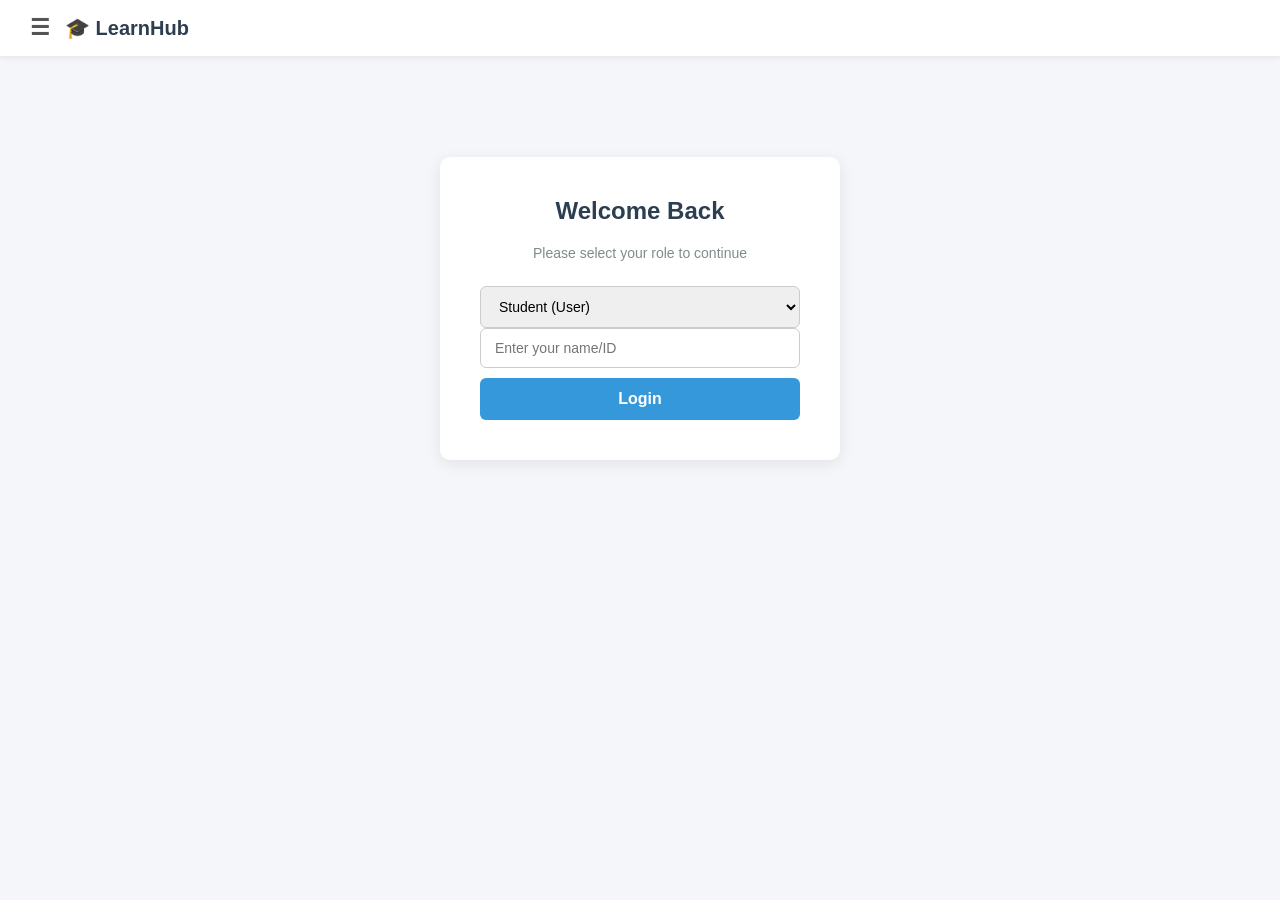
==== commit 48cd7da8: "feadback" ====
--- a/src/index.html
+++ b/src/index.html
@@ -1,528 +1,270 @@
 <!DOCTYPE html>
 <html lang="en">
 <head>
-  <meta charset="UTF-8">
-  <meta name="viewport" content="width=device-width, initial-scale=1.0">
-  <title>LearnHub - Course Details</title>
-  <link rel="stylesheet" href="style.css">
-
-  <script>
-    (function () {
-      var params = new URLSearchParams(location.search);
-      var urlRole = params.get("role");
-
-      if (urlRole === "admin" || urlRole === "user") {
-        localStorage.setItem("userRole", urlRole);
-      }
-
-      var role = localStorage.getItem("userRole");
-
-      if (role !== "admin" && role !== "user") {
-        window.location.replace("login.html");
-        return;
-      }
-
-      document.documentElement.classList.add(
-              role === "admin" ? "role-admin" : "role-student"
-      );
-
-      if (localStorage.getItem("learnhub_theme") === "dark") {
-        document.documentElement.classList.add("preload-dark");
-      }
-    })();
-  </script>
+    <meta charset="UTF-8">
+    <meta name="viewport" content="width=device-width, initial-scale=1.0">
+    <title>Course Feedback System</title>
+    <!-- main.css ගොනුවට ලින්ක් කිරීම -->
+    <link rel="stylesheet" href="main.css">
 </head>
-
 <body>
 
-<!-- ================= NAVBAR ================= -->
-<header class="topbar">
-  <div class="nav-left">
-    <button class="menu-btn" aria-label="Menu">☰</button>
-    <a href="index.html" class="brand">🎓 LearnHub</a>
-  </div>
-
-  <div class="nav-right">
-    <span class="role-badge" id="roleBadge">Admin</span>
-    <button class="theme-btn" id="themeBtn" title="Change theme">🌗</button>
-    <button class="logout-btn" id="logoutBtn">Logout</button>
-  </div>
+<!-- Header (සැමට පොදුයි) -->
+<header>
+    <div class="logo-area">
+        <span class="menu-icon">☰</span>
+        <span class="logo-text">🎓 LearnHub</span>
+    </div>
+    <div class="user-area">
+        <span id="user-display" style="margin-right: 15px; font-size: 14px; color: #555;"></span>
+        <button id="logout-btn" onclick="logout()">Logout</button>
+    </div>
 </header>
 
-<!-- ================= MAIN ================= -->
-<main class="main-content">
-
-  <section class="page-heading">
-    <h1><span class="heading-icon">📚</span> Course Details</h1>
-    <p>
-      <span id="roleLabel">Admin</span> ·
-      <span id="courseCount">0</span> course(s) in
-      <span class="file-tag">courses.txt</span>
-    </p>
-  </section>
-
-  <!-- Search -->
-  <section class="toolbar">
-    <input type="text" id="searchInput"
-           placeholder="Search by ID, title or description...">
-
-    <button class="btn search-btn" id="searchBtn">🔍 Search</button>
-    <button class="btn clear-btn" id="clearBtn">Clear</button>
-
-    <button class="btn new-btn admin-only" id="newCourseBtn">＋ New Course</button>
-  </section>
-
-  <!-- Add / Edit Form — Admin only -->
-  <section class="form-card admin-only" id="courseFormSection" hidden>
-    <h2 id="formHeading">Add New Course</h2>
-
-    <form id="courseForm">
-      <div class="form-grid">
-
-        <div class="form-group">
-          <label for="courseId">Course ID</label>
-          <input type="text" id="courseId" placeholder="e.g. CRS003" required>
+<!-- 1. LOGIN VIEW (මුලින් පෙනෙන කොටස) -->
+<div id="login-view" class="view-section">
+    <div class="login-card">
+        <h2>Welcome Back</h2>
+        <p>Please select your role to continue</p>
+        <select id="role-select">
+            <option value="user">Student (User)</option>
+            <option value="admin">Administrator (Admin)</option>
+        </select>
+        <input type="text" id="username-input" placeholder="Enter your name/ID">
+        <button class="btn-primary" onclick="login()">Login</button>
+    </div>
+</div>
+
+<!-- 2. USER VIEW (ශිෂ්‍යයාට පමණක් පෙනෙන කොටස) -->
+<div id="user-view" class="view-section hidden">
+    <div class="header-title">
+        <h2>⭐ Course Feedback & Reviews</h2>
+        <p>Handled by Member 5 | Data file: feedback.txt</p>
+    </div>
+
+    <div class="card">
+        <h3>📝 Submit New Feedback</h3>
+        <form id="feedback-form" onsubmit="submitFeedback(event)">
+            <div class="form-group">
+                <label>Review ID (Auto Generated)</label>
+                <input type="text" id="reviewId" readonly placeholder="Auto">
+            </div>
+            <div class="form-group">
+                <label>Student ID</label>
+                <input type="text" id="studentId" placeholder="e.g., S12345" required>
+            </div>
+            <div class="form-group">
+                <label>Course Name / ID</label>
+                <input type="text" id="courseId" placeholder="e.g., Java Programming" required>
+            </div>
+            <div class="form-group">
+                <label>Rating (1-5)</label>
+                <select id="rating" required>
+                    <option value="">Select Rating</option>
+                    <option value="5">5 - Excellent</option>
+                    <option value="4">4 - Good</option>
+                    <option value="3">3 - Average</option>
+                    <option value="2">2 - Poor</option>
+                    <option value="1">1 - Very Bad</option>
+                </select>
+            </div>
+            <div class="form-group">
+                <label>Comment</label>
+                <textarea id="comment" rows="3" placeholder="Write your review here..." required></textarea>
+            </div>
+            <button type="submit" class="btn-primary">Submit Review</button>
+        </form>
+    </div>
+</div>
+
+<!-- 3. ADMIN VIEW (පරිපාලකට පමණක් පෙනෙන කොටස) -->
+<div id="admin-view" class="view-section hidden">
+    <div class="header-title">
+        <h2>🛡️ Admin Dashboard</h2>
+        <p>Manage all student reviews here</p>
+    </div>
+
+    <div class="card">
+        <h3>📊 All Reviews (Read, Update, Delete)</h3>
+
+        <!-- Filter Option -->
+        <div class="filter-box">
+            <input type="text" id="filterCourse" placeholder="Filter by Course Name..." onkeyup="loadAdminData()">
         </div>
 
-        <div class="form-group">
-          <label for="credits">Credits</label>
-          <input type="number" id="credits" min="1" max="20"
-                 placeholder="e.g. 3" required>
+        <div style="overflow-x: auto;">
+            <table>
+                <thead>
+                <tr>
+                    <th>Rev ID</th>
+                    <th>Student ID</th>
+                    <th>Course</th>
+                    <th>Rating</th>
+                    <th>Comment</th>
+                    <th>Actions</th>
+                </tr>
+                </thead>
+                <tbody id="admin-table-body">
+                <!-- දත්ත මෙහි ලෝඩ් වේ -->
+                </tbody>
+            </table>
         </div>
-
-        <div class="form-group full-width">
-          <label for="courseTitle">Course Title</label>
-          <input type="text" id="courseTitle"
-                 placeholder="Enter course title" required>
-        </div>
-
-        <div class="form-group full-width">
-          <label for="description">Description</label>
-          <textarea id="description"
-                    placeholder="Enter course description" required></textarea>
-        </div>
-
-      </div>
-
-      <div class="form-actions">
-        <button type="submit" class="btn search-btn" id="saveBtn">Save Course</button>
-        <button type="button" class="btn clear-btn" id="cancelBtn">Cancel</button>
-      </div>
-    </form>
-  </section>
-
-  <!-- Cards -->
-  <section class="course-grid" id="courseGrid"></section>
-
-  <p class="no-results" id="noResults" hidden>No courses found.</p>
-
-</main>
-
-<!-- ================= VIEW MODAL ================= -->
-<div class="modal-overlay" id="courseModal" hidden>
-  <div class="modal-box" role="dialog" aria-modal="true" aria-labelledby="modalTitle">
-
-    <div class="modal-header">
-      <div class="modal-header-left">
-        <div class="modal-icon">📚</div>
-        <div>
-          <h2 id="modalTitle">Course Title</h2>
-          <span class="modal-subtitle">Course Details</span>
-        </div>
-      </div>
-      <button class="modal-close" id="modalCloseBtn" aria-label="Close">✕</button>
-    </div>
-
-    <div class="modal-body">
-      <div class="modal-row">
-        <span class="modal-label">Course ID</span>
-        <span class="modal-value modal-id" id="modalCourseId">—</span>
-      </div>
-
-      <div class="modal-row">
-        <span class="modal-label">Credits</span>
-        <span class="modal-value">
-          <span class="credit-badge modal-credits" id="modalCredits">—</span>
-        </span>
-      </div>
-
-      <div class="modal-row">
-        <span class="modal-label">Title</span>
-        <span class="modal-value" id="modalCourseTitle">—</span>
-      </div>
-
-      <div class="modal-row modal-row-block">
-        <span class="modal-label">Description</span>
-        <p class="modal-description" id="modalDescription">—</p>
-      </div>
-    </div>
-
-    <div class="modal-footer">
-      <button class="btn search-btn" id="modalOkBtn">OK</button>
-    </div>
-
-  </div>
+    </div>
 </div>
 
-<!-- ================= DELETE CONFIRM MODAL ================= -->
-<div class="modal-overlay" id="deleteModal" hidden>
-  <div class="confirm-box" role="dialog" aria-modal="true">
-    <div class="confirm-icon">🗑</div>
-    <h3>Delete this course?</h3>
-    <p>
-      Course <b id="deleteCourseId">—</b> will be permanently removed.
-      This action cannot be undone.
-    </p>
-    <div class="confirm-actions">
-      <button class="btn clear-btn" id="cancelDeleteBtn">Cancel</button>
-      <button class="btn btn-danger" id="confirmDeleteBtn">Yes, Delete</button>
-    </div>
-  </div>
-</div>
-
 <script>
-  /* =========================================================
-     1. ROLE
-     ========================================================= */
-  const userRole = localStorage.getItem("userRole");
-  const isAdmin  = userRole === "admin";
-
-  document.body.classList.add(isAdmin ? "role-admin" : "role-student");
-
-  document.getElementById("roleBadge").textContent =
-          isAdmin ? "👑 Admin" : "👤 Student";
-  document.getElementById("roleLabel").textContent =
-          isAdmin ? "Admin" : "Student";
-
-  /* =========================================================
-     2. DATA (localStorage)
-     ========================================================= */
-  const STORAGE_KEY = "learnhub_courses";
-
-  const DEFAULT_COURSES = [
-    {
-      id: "CRS001",
-      title: "Information Technology",
-      description: "Learn about information technology",
-      credits: 3
-    },
-    {
-      id: "CRS002",
-      title: "Business Management",
-      description: "Introduction to business management",
-      credits: 4
-    }
-  ];
-
-  function loadCourses() {
-    try {
-      const raw = localStorage.getItem(STORAGE_KEY);
-      if (raw !== null) {
-        const parsed = JSON.parse(raw);
-        if (Array.isArray(parsed)) return parsed;
-      }
-    } catch (err) {
-      console.warn("Course data corrupted — using defaults.");
-    }
-    return DEFAULT_COURSES.map(c => ({ ...c }));
-  }
-
-  let courses = loadCourses();
-
-  function saveCourses() {
-    localStorage.setItem(STORAGE_KEY, JSON.stringify(courses));
-  }
-
-  /* =========================================================
-     3. RENDER
-     ========================================================= */
-  const grid = document.getElementById("courseGrid");
-  const searchInput = document.getElementById("searchInput");
-
-  function createCard(course) {
-    const card = document.createElement("article");
-    card.className = "course-card";
-    card.dataset.id = course.id;
-    card.dataset.title = course.title;
-    card.dataset.description = course.description;
-    card.dataset.credits = course.credits;
-
-    card.innerHTML = `
-    <div class="card-top">
-      <div class="course-icon">📚</div>
-      <span class="credit-badge"></span>
-    </div>
-    <div class="course-id"></div>
-    <h2 class="course-title"></h2>
-    <p class="course-description"></p>
-    <div class="card-actions">
-      <button class="action-btn view-btn" data-action="view">⊙ View</button>
-      <button class="action-btn edit-btn admin-only" data-action="edit">✏ Edit</button>
-      <button class="action-btn delete-btn admin-only" data-action="delete">▤ Delete</button>
-    </div>`;
-
-    card.querySelector(".credit-badge").textContent = course.credits + " credits";
-    card.querySelector(".course-id").textContent = course.id;
-    card.querySelector(".course-title").textContent = course.title;
-    card.querySelector(".course-description").textContent = course.description;
-
-    return card;
-  }
-
-  function renderCourses() {
-    grid.innerHTML = "";
-    const frag = document.createDocumentFragment();
-    courses.forEach(c => frag.appendChild(createCard(c)));
-    grid.appendChild(frag);
-    updateCount();
-    filterCourses();
-  }
-
-  function updateCount() {
-    document.getElementById("courseCount").textContent = courses.length;
-  }
-
-  /* =========================================================
-     4. SEARCH
-     ========================================================= */
-  function filterCourses() {
-    const q = searchInput.value.trim().toLowerCase();
-    let visible = 0;
-
-    grid.querySelectorAll(".course-card").forEach(card => {
-      const text = (
-              card.dataset.id + " " +
-              card.dataset.title + " " +
-              card.dataset.description
-      ).toLowerCase();
-
-      const match = text.includes(q);
-      card.hidden = !match;
-      if (match) visible++;
-    });
-
-    document.getElementById("noResults").hidden = visible !== 0;
-  }
-
-  document.getElementById("searchBtn").addEventListener("click", filterCourses);
-  searchInput.addEventListener("input", filterCourses);
-
-  document.getElementById("clearBtn").addEventListener("click", () => {
-    searchInput.value = "";
-    filterCourses();
-  });
-
-  /* =========================================================
-     5. VIEW MODAL
-     ========================================================= */
-  const courseModal = document.getElementById("courseModal");
-
-  function openCourseModal(card) {
-    document.getElementById("modalTitle").textContent       = card.dataset.title || "—";
-    document.getElementById("modalCourseId").textContent    = card.dataset.id || "—";
-    document.getElementById("modalCredits").textContent     = (card.dataset.credits || "—") + " credits";
-    document.getElementById("modalCourseTitle").textContent = card.dataset.title || "—";
-    document.getElementById("modalDescription").textContent = card.dataset.description || "—";
-
-    courseModal.hidden = false;
-    document.body.style.overflow = "hidden";
-    requestAnimationFrame(() => courseModal.classList.add("show"));
-  }
-
-  function closeCourseModal() {
-    courseModal.classList.remove("show");
-    setTimeout(() => {
-      courseModal.hidden = true;
-      document.body.style.overflow = "";
-    }, 200);
-  }
-
-  document.getElementById("modalCloseBtn").addEventListener("click", closeCourseModal);
-  document.getElementById("modalOkBtn").addEventListener("click", closeCourseModal);
-  courseModal.addEventListener("click", e => {
-    if (e.target === courseModal) closeCourseModal();
-  });
-
-  /* =========================================================
-     6. DELETE CONFIRM MODAL
-     ========================================================= */
-  const deleteModal = document.getElementById("deleteModal");
-  let pendingDeleteId = null;
-
-  function askDelete(id) {
-    pendingDeleteId = id;
-    document.getElementById("deleteCourseId").textContent = id;
-
-    deleteModal.hidden = false;
-    document.body.style.overflow = "hidden";
-    requestAnimationFrame(() => deleteModal.classList.add("show"));
-  }
-
-  function closeDeleteModal() {
-    deleteModal.classList.remove("show");
-    setTimeout(() => {
-      deleteModal.hidden = true;
-      document.body.style.overflow = "";
-    }, 200);
-    pendingDeleteId = null;
-  }
-
-  document.getElementById("confirmDeleteBtn").addEventListener("click", () => {
-    if (!pendingDeleteId) return;
-    courses = courses.filter(c => c.id !== pendingDeleteId);
-    saveCourses();
-    renderCourses();
-    closeDeleteModal();
-  });
-
-  document.getElementById("cancelDeleteBtn").addEventListener("click", closeDeleteModal);
-  deleteModal.addEventListener("click", e => {
-    if (e.target === deleteModal) closeDeleteModal();
-  });
-
-  document.addEventListener("keydown", e => {
-    if (e.key !== "Escape") return;
-    if (!courseModal.hidden) closeCourseModal();
-    if (!deleteModal.hidden)  closeDeleteModal();
-  });
-
-  /* =========================================================
-     7. ADD / EDIT FORM  (Admin only)
-     ========================================================= */
-  const formSection = document.getElementById("courseFormSection");
-  const form        = document.getElementById("courseForm");
-  const idField     = document.getElementById("courseId");
-
-  let editingId = null;
-
-  function openForm(course) {
-    form.reset();
-
-    if (course) {
-      editingId = course.id;
-      idField.value = course.id;
-      idField.disabled = true;
-      document.getElementById("credits").value     = course.credits;
-      document.getElementById("courseTitle").value = course.title;
-      document.getElementById("description").value = course.description;
-      document.getElementById("formHeading").textContent = "Edit Course Details";
-      document.getElementById("saveBtn").textContent     = "Update Course";
-    } else {
-      editingId = null;
-      idField.disabled = false;
-      document.getElementById("formHeading").textContent = "Add New Course";
-      document.getElementById("saveBtn").textContent     = "Save Course";
-    }
-
-    formSection.hidden = false;
-    formSection.scrollIntoView({ behavior: "smooth", block: "start" });
-  }
-
-  function closeForm() {
-    form.reset();
-    formSection.hidden = true;
-    editingId = null;
-    idField.disabled = false;
-  }
-
-  if (isAdmin) {
-    document.getElementById("newCourseBtn").addEventListener("click", () => openForm(null));
-    document.getElementById("cancelBtn").addEventListener("click", closeForm);
-
-    form.addEventListener("submit", e => {
-      e.preventDefault();
-
-      const id          = idField.value.trim().toUpperCase();
-      const credits     = parseInt(document.getElementById("credits").value, 10);
-      const title       = document.getElementById("courseTitle").value.trim();
-      const description = document.getElementById("description").value.trim();
-
-      if (!id || !title || !description || !credits || credits < 1) {
-        alert("Please fill all fields correctly.");
-        return;
-      }
-
-      const duplicate = courses.some(
-              c => c.id.toUpperCase() === id && c.id !== editingId
-      );
-
-      if (duplicate) {
-        alert("Course ID " + id + " already exists.");
-        return;
-      }
-
-      if (editingId) {
-        const c = courses.find(x => x.id === editingId);
-        c.id = id;
-        c.credits = credits;
-        c.title = title;
-        c.description = description;
-      } else {
-        courses.push({ id, credits, title, description });
-      }
-
-      saveCourses();
-      renderCourses();
-      closeForm();
-    });
-  }
-
-  /* =========================================================
-     8. CARD ACTIONS
-     ========================================================= */
-  grid.addEventListener("click", e => {
-    const btn = e.target.closest("button[data-action]");
-    if (!btn) return;
-
-    const card   = btn.closest(".course-card");
-    const action = btn.dataset.action;
-
-    if (action === "view") {
-      openCourseModal(card);
-      return;
-    }
-
-    if (!isAdmin) return;
-
-    if (action === "edit") {
-      const course = courses.find(c => c.id === card.dataset.id);
-      if (course) openForm(course);
-    }
-
-    if (action === "delete") {
-      askDelete(card.dataset.id);
-    }
-  });
-
-  /* =========================================================
-     9. THEME + LOGOUT
-     ========================================================= */
-  const THEME_KEY = "learnhub_theme";
-
-  if (localStorage.getItem(THEME_KEY) === "dark") {
-    document.body.classList.add("dark-mode");
-  }
-  document.documentElement.classList.remove("preload-dark");
-
-  document.getElementById("themeBtn").addEventListener("click", () => {
-    document.body.classList.toggle("dark-mode");
-    localStorage.setItem(
-            THEME_KEY,
-            document.body.classList.contains("dark-mode") ? "dark" : "light"
-    );
-  });
-
-  document.getElementById("logoutBtn").addEventListener("click", () => {
-    localStorage.removeItem("userRole");
-    localStorage.removeItem("userName");
-    window.location.href = "login.html";
-  });
-
-  /* =========================================================
-     10. START
-     ========================================================= */
-  renderCourses();
+    // දත්ත ගබඩා කිරීම (LocalStorage)
+    let reviews = JSON.parse(localStorage.getItem('courseReviews')) || [];
+
+    // පිටුව Load වන විට
+    window.onload = function() {
+        checkLoginStatus();
+    };
+
+    // Login ක්‍රියාවලිය
+    function login() {
+        const role = document.getElementById('role-select').value;
+        const username = document.getElementById('username-input').value;
+
+        if (!username) {
+            alert("Please enter a username");
+            return;
+        }
+
+        localStorage.setItem('userRole', role);
+        localStorage.setItem('userName', username);
+        checkLoginStatus();
+    }
+
+    // Logout ක්‍රියාවලිය
+    function logout() {
+        localStorage.removeItem('userRole');
+        localStorage.removeItem('userName');
+        location.reload();
+    }
+
+    // ලොග් වී ඇත්දැයි පරීක්ෂා කර View මාරු කිරීම
+    function checkLoginStatus() {
+        const role = localStorage.getItem('userRole');
+        const name = localStorage.getItem('userName');
+
+        const loginView = document.getElementById('login-view');
+        const userView = document.getElementById('user-view');
+        const adminView = document.getElementById('admin-view');
+        const logoutBtn = document.getElementById('logout-btn');
+        const userDisplay = document.getElementById('user-display');
+
+        if (role) {
+            // ලොග් වී ඇත්නම්
+            loginView.classList.add('hidden');
+            logoutBtn.style.display = 'block';
+            userDisplay.innerText = `Hi, ${name} (${role})`;
+
+            if (role === 'admin') {
+                // Admin කෙනෙක් නම් Admin View එක පෙන්වන්න
+                adminView.classList.remove('hidden');
+                userView.classList.add('hidden');
+                loadAdminData(); // දත්ත ලෝඩ් කරන්න
+            } else {
+                // User කෙනෙක් නම් User View එක පෙන්වන්න
+                userView.classList.remove('hidden');
+                adminView.classList.add('hidden');
+            }
+        } else {
+            // ලොග් වී නැත්නම්
+            loginView.classList.remove('hidden');
+            userView.classList.add('hidden');
+            adminView.classList.add('hidden');
+            logoutBtn.style.display = 'none';
+            userDisplay.innerText = '';
+        }
+    }
+
+    // --- USER ක්‍රියාකාරකම් ---
+
+    // අලුත් Review එකක් ඇතුලත් කිරීම (Create)
+    function submitFeedback(event) {
+        event.preventDefault();
+
+        const newReview = {
+            id: 'REV' + Math.floor(Math.random() * 10000), // අනන්‍ය ID එකක් සෑදීම
+            studentId: document.getElementById('studentId').value,
+            courseId: document.getElementById('courseId').value,
+            rating: document.getElementById('rating').value,
+            comment: document.getElementById('comment').value
+        };
+
+        reviews.push(newReview);
+        localStorage.setItem('courseReviews', JSON.stringify(reviews));
+
+        alert("✅ Review submitted successfully!");
+        document.getElementById('feedback-form').reset();
+    }
+
+    // --- ADMIN ක්‍රියාකාරකම් ---
+
+    // දත්ත පෙන්වීම (Read)
+    function loadAdminData() {
+        const tableBody = document.getElementById('admin-table-body');
+        const filterText = document.getElementById('filterCourse').value.toLowerCase();
+        tableBody.innerHTML = '';
+
+        // Filter කිරීම
+        const filteredReviews = reviews.filter(rev =>
+            rev.courseId.toLowerCase().includes(filterText)
+        );
+
+        if (filteredReviews.length === 0) {
+            tableBody.innerHTML = '<tr><td colspan="6" style="text-align:center; color: #888;">No reviews found.</td></tr>';
+            return;
+        }
+
+        filteredReviews.forEach(rev => {
+            const row = `
+                    <tr>
+                        <td>${rev.id}</td>
+                        <td>${rev.studentId}</td>
+                        <td>${rev.courseId}</td>
+                        <td>${rev.rating} ⭐</td>
+                        <td>${rev.comment}</td>
+                        <td>
+                            <button class="btn-edit" onclick="editReview('${rev.id}')">Edit</button>
+                            <button class="btn-delete" onclick="deleteReview('${rev.id}')">Delete</button>
+                        </td>
+                    </tr>
+                `;
+            tableBody.innerHTML += row;
+        });
+    }
+
+    // දත්ත වෙනස් කිරීම (Update)
+    function editReview(id) {
+        const review = reviews.find(r => r.id === id);
+        if (!review) return;
+
+        // සරල Prompt එකක් මගින් දත්ත වෙනස් කිරීම
+        const newComment = prompt("Edit Comment:", review.comment);
+        const newRating = prompt("Edit Rating (1-5):", review.rating);
+
+        if (newComment !== null && newRating !== null) {
+            review.comment = newComment;
+            review.rating = newRating;
+
+            localStorage.setItem('courseReviews', JSON.stringify(reviews));
+            loadAdminData(); // Table එක refresh කරන්න
+            alert("✏️ Review updated!");
+        }
+    }
+
+    // දත්ත මකා දැමීම (Delete)
+    function deleteReview(id) {
+        if (confirm("Are you sure you want to delete this review?")) {
+            reviews = reviews.filter(r => r.id !== id);
+            localStorage.setItem('courseReviews', JSON.stringify(reviews));
+            loadAdminData(); // Table එක refresh කරන්න
+            alert("🗑️ Review deleted!");
+        }
+    }
 </script>
-
 </body>
 </html>
--- a/src/main.css
+++ b/src/main.css
@@ -0,0 +1,265 @@
+/* ================= සාමාන්‍ය සැකසුම් ================= */
+* {
+    box-sizing: border-box;
+}
+
+body {
+    font-family: 'Segoe UI', Tahoma, Geneva, Verdana, sans-serif;
+    margin: 0;
+    padding: 0;
+    background-color: #f4f6f9; /* ලා අළු පැහැති පසුබිම */
+    color: #333;
+}
+
+/* ================= Header ================= */
+header {
+    background-color: #ffffff;
+    padding: 15px 30px;
+    box-shadow: 0 2px 4px rgba(0, 0, 0, 0.05);
+    display: flex;
+    justify-content: space-between;
+    align-items: center;
+    border-bottom: 1px solid #eaeaea;
+    position: sticky;
+    top: 0;
+    z-index: 100;
+}
+
+.logo-area {
+    display: flex;
+    align-items: center;
+    gap: 15px;
+    font-weight: bold;
+    font-size: 20px;
+    color: #2c3e50;
+}
+
+.menu-icon {
+    font-size: 22px;
+    cursor: pointer;
+    color: #555;
+}
+
+.user-area {
+    display: flex;
+    align-items: center;
+}
+
+#logout-btn {
+    background-color: #ffffff;
+    color: #333;
+    border: 1px solid #ddd;
+    padding: 8px 15px;
+    border-radius: 5px;
+    cursor: pointer;
+    font-size: 14px;
+    font-weight: 500;
+    transition: all 0.2s ease;
+}
+
+#logout-btn:hover {
+    background-color: #f1f1f1;
+    border-color: #ccc;
+}
+
+/* ================= Views (සැඟවීම සහ පෙන්වීම) ================= */
+.view-section {
+    max-width: 900px;
+    margin: 0 auto;
+    padding: 20px;
+    animation: fadeIn 0.3s ease-in-out;
+}
+
+.hidden {
+    display: none !important;
+}
+
+@keyframes fadeIn {
+    from { opacity: 0; transform: translateY(10px); }
+    to { opacity: 1; transform: translateY(0); }
+}
+
+/* ================= Login Card ================= */
+.login-card {
+    max-width: 400px;
+    margin: 80px auto;
+    background: #ffffff;
+    padding: 40px;
+    border-radius: 10px;
+    box-shadow: 0 4px 15px rgba(0, 0, 0, 0.08);
+    text-align: center;
+}
+
+.login-card h2 {
+    margin-top: 0;
+    color: #2c3e50;
+    font-size: 24px;
+}
+
+.login-card p {
+    color: #7f8c8d;
+    margin-bottom: 25px;
+    font-size: 14px;
+}
+
+/* ================= Header Title (Course Feedback) ================= */
+.header-title {
+    text-align: center;
+    margin: 40px 0 30px 0;
+}
+
+.header-title h2 {
+    font-size: 28px;
+    color: #2c3e50;
+    margin-bottom: 5px;
+}
+
+.header-title p {
+    color: #7f8c8d;
+    font-size: 14px;
+    margin-top: 0;
+}
+
+/* ================= Cards (පෙට්ටි) ================= */
+.card {
+    background: #ffffff;
+    padding: 30px;
+    border-radius: 10px;
+    box-shadow: 0 2px 10px rgba(0, 0, 0, 0.05);
+    margin-bottom: 30px;
+    border: 1px solid #eaeaea;
+}
+
+.card h3 {
+    margin-top: 0;
+    color: #2c3e50;
+    border-bottom: 1px solid #eee;
+    padding-bottom: 15px;
+    margin-bottom: 20px;
+    font-size: 18px;
+}
+
+/* ================= Form Elements ================= */
+.form-group {
+    margin-bottom: 18px;
+}
+
+label {
+    display: block;
+    margin-bottom: 6px;
+    font-weight: 600;
+    font-size: 14px;
+    color: #444;
+}
+
+input, select, textarea {
+    width: 100%;
+    padding: 11px 14px;
+    border: 1px solid #ccc;
+    border-radius: 6px;
+    box-sizing: border-box;
+    font-family: inherit;
+    font-size: 14px;
+    transition: border 0.2s, box-shadow 0.2s;
+}
+
+input:focus, select:focus, textarea:focus {
+    outline: none;
+    border-color: #3498db;
+    box-shadow: 0 0 0 3px rgba(52, 152, 219, 0.15);
+}
+
+input[readonly] {
+    background-color: #f9f9f9;
+    color: #888;
+    cursor: not-allowed;
+}
+
+/* ================= Buttons ================= */
+.btn-primary {
+    width: 100%;
+    padding: 12px;
+    background-color: #3498db;
+    color: #ffffff;
+    border: none;
+    border-radius: 6px;
+    cursor: pointer;
+    font-size: 16px;
+    font-weight: 600;
+    transition: background 0.2s;
+    margin-top: 10px;
+}
+
+.btn-primary:hover {
+    background-color: #2980b9;
+}
+
+/* ================= Table Styles (Admin) ================= */
+table {
+    width: 100%;
+    border-collapse: collapse;
+    margin-top: 15px;
+    font-size: 14px;
+}
+
+th, td {
+    text-align: left;
+    padding: 12px 15px;
+    border-bottom: 1px solid #eee;
+}
+
+th {
+    background-color: #f8f9fa;
+    color: #2c3e50;
+    font-weight: 600;
+    text-transform: uppercase;
+    font-size: 12px;
+    letter-spacing: 0.5px;
+}
+
+tr:hover {
+    background-color: #f9f9f9;
+}
+
+/* ================= Filter Box ================= */
+.filter-box {
+    margin-bottom: 20px;
+}
+
+.filter-box input {
+    max-width: 350px;
+}
+
+/* ================= Action Buttons (Edit/Delete) ================= */
+.btn-edit {
+    background-color: #f39c12;
+    color: #ffffff;
+    border: none;
+    padding: 6px 12px;
+    border-radius: 4px;
+    cursor: pointer;
+    font-size: 12px;
+    font-weight: 500;
+    margin-right: 5px;
+    transition: background 0.2s;
+}
+
+.btn-edit:hover {
+    background-color: #d68910;
+}
+
+.btn-delete {
+    background-color: #e74c3c;
+    color: #ffffff;
+    border: none;
+    padding: 6px 12px;
+    border-radius: 4px;
+    cursor: pointer;
+    font-size: 12px;
+    font-weight: 500;
+    transition: background 0.2s;
+}
+
+.btn-delete:hover {
+    background-color: #c0392b;
+}
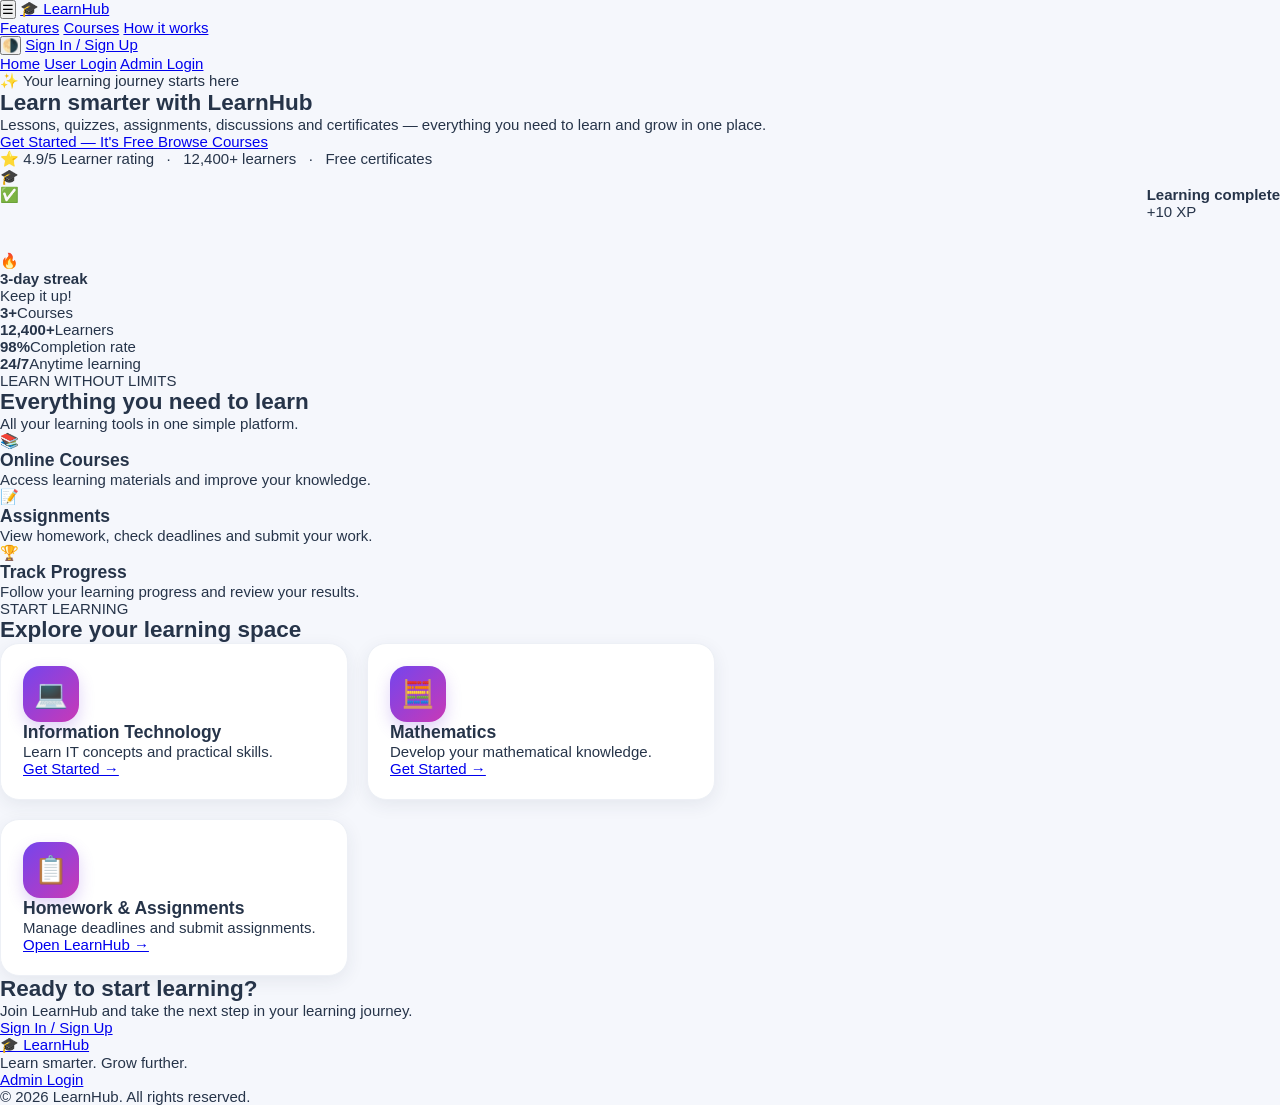
==== commit cd685aab: "Initial project upload" ====
--- a/src/index.html
+++ b/src/index.html
@@ -1,270 +1,166 @@
+
+
 <!DOCTYPE html>
 <html lang="en">
 <head>
     <meta charset="UTF-8">
     <meta name="viewport" content="width=device-width, initial-scale=1.0">
-    <title>Course Feedback System</title>
-    <!-- main.css ගොනුවට ලින්ක් කිරීම -->
-    <link rel="stylesheet" href="main.css">
+    <title>LearnHub | Learn Smarter</title>
+    <link rel="stylesheet" href="style.css">
+    <script src="auth.js" defer></script>
 </head>
 <body>
 
-<!-- Header (සැමට පොදුයි) -->
-<header>
-    <div class="logo-area">
-        <span class="menu-icon">☰</span>
-        <span class="logo-text">🎓 LearnHub</span>
+<header class="navbar">
+    <div class="brand-area">
+        <button class="menu-button" onclick="toggleMenu()">☰</button>
+        <a href="index.html" class="logo">🎓 LearnHub</a>
     </div>
-    <div class="user-area">
-        <span id="user-display" style="margin-right: 15px; font-size: 14px; color: #555;"></span>
-        <button id="logout-btn" onclick="logout()">Logout</button>
+
+    <nav class="nav-links">
+        <a href="#features">Features</a>
+        <a href="#courses">Courses</a>
+        <a href="#about">How it works</a>
+    </nav>
+
+    <div class="nav-actions">
+        <button class="theme-button" onclick="toggleTheme()">🌗</button>
+        <a href="user-login.html" class="login-button">Sign In / Sign Up</a>
+    </div>
+
+    <div class="menu-dropdown" id="menuDropdown">
+        <a href="index.html">Home</a>
+        <a href="user-login.html">User Login</a>
+        <a href="admin-login.html">Admin Login</a>
     </div>
 </header>
 
-<!-- 1. LOGIN VIEW (මුලින් පෙනෙන කොටස) -->
-<div id="login-view" class="view-section">
-    <div class="login-card">
-        <h2>Welcome Back</h2>
-        <p>Please select your role to continue</p>
-        <select id="role-select">
-            <option value="user">Student (User)</option>
-            <option value="admin">Administrator (Admin)</option>
-        </select>
-        <input type="text" id="username-input" placeholder="Enter your name/ID">
-        <button class="btn-primary" onclick="login()">Login</button>
-    </div>
-</div>
+<main>
+    <section class="hero" id="about">
+        <div class="hero-content">
+            <span class="tag">✨ Your learning journey starts here</span>
 
-<!-- 2. USER VIEW (ශිෂ්‍යයාට පමණක් පෙනෙන කොටස) -->
-<div id="user-view" class="view-section hidden">
-    <div class="header-title">
-        <h2>⭐ Course Feedback & Reviews</h2>
-        <p>Handled by Member 5 | Data file: feedback.txt</p>
-    </div>
+            <h1>Learn smarter with <span>LearnHub</span></h1>
 
-    <div class="card">
-        <h3>📝 Submit New Feedback</h3>
-        <form id="feedback-form" onsubmit="submitFeedback(event)">
-            <div class="form-group">
-                <label>Review ID (Auto Generated)</label>
-                <input type="text" id="reviewId" readonly placeholder="Auto">
+            <p>
+                Lessons, quizzes, assignments, discussions and certificates —
+                everything you need to learn and grow in one place.
+            </p>
+
+            <div class="hero-buttons">
+                <a href="user-login.html" class="primary-button">
+                    Get Started — It's Free
+                </a>
+                <a href="#courses" class="secondary-button">
+                    Browse Courses
+                </a>
             </div>
-            <div class="form-group">
-                <label>Student ID</label>
-                <input type="text" id="studentId" placeholder="e.g., S12345" required>
+
+            <div class="hero-rating">
+                ⭐ 4.9/5 Learner rating &nbsp; · &nbsp;
+                12,400+ learners &nbsp; · &nbsp; Free certificates
             </div>
-            <div class="form-group">
-                <label>Course Name / ID</label>
-                <input type="text" id="courseId" placeholder="e.g., Java Programming" required>
-            </div>
-            <div class="form-group">
-                <label>Rating (1-5)</label>
-                <select id="rating" required>
-                    <option value="">Select Rating</option>
-                    <option value="5">5 - Excellent</option>
-                    <option value="4">4 - Good</option>
-                    <option value="3">3 - Average</option>
-                    <option value="2">2 - Poor</option>
-                    <option value="1">1 - Very Bad</option>
-                </select>
-            </div>
-            <div class="form-group">
-                <label>Comment</label>
-                <textarea id="comment" rows="3" placeholder="Write your review here..." required></textarea>
-            </div>
-            <button type="submit" class="btn-primary">Submit Review</button>
-        </form>
-    </div>
-</div>
-
-<!-- 3. ADMIN VIEW (පරිපාලකට පමණක් පෙනෙන කොටස) -->
-<div id="admin-view" class="view-section hidden">
-    <div class="header-title">
-        <h2>🛡️ Admin Dashboard</h2>
-        <p>Manage all student reviews here</p>
-    </div>
-
-    <div class="card">
-        <h3>📊 All Reviews (Read, Update, Delete)</h3>
-
-        <!-- Filter Option -->
-        <div class="filter-box">
-            <input type="text" id="filterCourse" placeholder="Filter by Course Name..." onkeyup="loadAdminData()">
         </div>
 
-        <div style="overflow-x: auto;">
-            <table>
-                <thead>
-                <tr>
-                    <th>Rev ID</th>
-                    <th>Student ID</th>
-                    <th>Course</th>
-                    <th>Rating</th>
-                    <th>Comment</th>
-                    <th>Actions</th>
-                </tr>
-                </thead>
-                <tbody id="admin-table-body">
-                <!-- දත්ත මෙහි ලෝඩ් වේ -->
-                </tbody>
-            </table>
+        <div class="hero-visual">
+            <div class="glow-circle">🎓</div>
+
+            <div class="floating-card card-top">
+                <span>✅</span>
+                <div>
+                    <strong>Learning complete</strong>
+                    <p>+10 XP</p>
+                </div>
+            </div>
+
+            <div class="floating-card card-bottom">
+                <span>🔥</span>
+                <div>
+                    <strong>3-day streak</strong>
+                    <p>Keep it up!</p>
+                </div>
+            </div>
         </div>
-    </div>
-</div>
+    </section>
 
-<script>
-    // දත්ත ගබඩා කිරීම (LocalStorage)
-    let reviews = JSON.parse(localStorage.getItem('courseReviews')) || [];
+    <section class="stats">
+        <div><strong>3+</strong><span>Courses</span></div>
+        <div><strong>12,400+</strong><span>Learners</span></div>
+        <div><strong>98%</strong><span>Completion rate</span></div>
+        <div><strong>24/7</strong><span>Anytime learning</span></div>
+    </section>
 
-    // පිටුව Load වන විට
-    window.onload = function() {
-        checkLoginStatus();
-    };
+    <section class="features-section" id="features">
+        <div class="section-heading">
+            <span class="tag">LEARN WITHOUT LIMITS</span>
+            <h2>Everything you need to learn</h2>
+            <p>All your learning tools in one simple platform.</p>
+        </div>
 
-    // Login ක්‍රියාවලිය
-    function login() {
-        const role = document.getElementById('role-select').value;
-        const username = document.getElementById('username-input').value;
+        <div class="feature-grid">
+            <div class="feature-card">
+                <div class="feature-icon">📚</div>
+                <h3>Online Courses</h3>
+                <p>Access learning materials and improve your knowledge.</p>
+            </div>
 
-        if (!username) {
-            alert("Please enter a username");
-            return;
-        }
+            <div class="feature-card">
+                <div class="feature-icon">📝</div>
+                <h3>Assignments</h3>
+                <p>View homework, check deadlines and submit your work.</p>
+            </div>
 
-        localStorage.setItem('userRole', role);
-        localStorage.setItem('userName', username);
-        checkLoginStatus();
-    }
+            <div class="feature-card">
+                <div class="feature-icon">🏆</div>
+                <h3>Track Progress</h3>
+                <p>Follow your learning progress and review your results.</p>
+            </div>
+        </div>
+    </section>
 
-    // Logout ක්‍රියාවලිය
-    function logout() {
-        localStorage.removeItem('userRole');
-        localStorage.removeItem('userName');
-        location.reload();
-    }
+    <section class="courses-section" id="courses">
+        <div class="section-heading">
+            <span class="tag">START LEARNING</span>
+            <h2>Explore your learning space</h2>
+        </div>
 
-    // ලොග් වී ඇත්දැයි පරීක්ෂා කර View මාරු කිරීම
-    function checkLoginStatus() {
-        const role = localStorage.getItem('userRole');
-        const name = localStorage.getItem('userName');
+        <div class="course-grid">
+            <div class="course-card">
+                <span class="course-icon">💻</span>
+                <h3>Information Technology</h3>
+                <p>Learn IT concepts and practical skills.</p>
+                <a href="user-login.html">Get Started →</a>
+            </div>
 
-        const loginView = document.getElementById('login-view');
-        const userView = document.getElementById('user-view');
-        const adminView = document.getElementById('admin-view');
-        const logoutBtn = document.getElementById('logout-btn');
-        const userDisplay = document.getElementById('user-display');
+            <div class="course-card">
+                <span class="course-icon">🧮</span>
+                <h3>Mathematics</h3>
+                <p>Develop your mathematical knowledge.</p>
+                <a href="user-login.html">Get Started →</a>
+            </div>
 
-        if (role) {
-            // ලොග් වී ඇත්නම්
-            loginView.classList.add('hidden');
-            logoutBtn.style.display = 'block';
-            userDisplay.innerText = `Hi, ${name} (${role})`;
+            <div class="course-card">
+                <span class="course-icon">📋</span>
+                <h3>Homework & Assignments</h3>
+                <p>Manage deadlines and submit assignments.</p>
+                <a href="user-login.html">Open LearnHub →</a>
+            </div>
+        </div>
+    </section>
 
-            if (role === 'admin') {
-                // Admin කෙනෙක් නම් Admin View එක පෙන්වන්න
-                adminView.classList.remove('hidden');
-                userView.classList.add('hidden');
-                loadAdminData(); // දත්ත ලෝඩ් කරන්න
-            } else {
-                // User කෙනෙක් නම් User View එක පෙන්වන්න
-                userView.classList.remove('hidden');
-                adminView.classList.add('hidden');
-            }
-        } else {
-            // ලොග් වී නැත්නම්
-            loginView.classList.remove('hidden');
-            userView.classList.add('hidden');
-            adminView.classList.add('hidden');
-            logoutBtn.style.display = 'none';
-            userDisplay.innerText = '';
-        }
-    }
+    <section class="cta-section">
+        <h2>Ready to start learning?</h2>
+        <p>Join LearnHub and take the next step in your learning journey.</p>
+        <a href="user-login.html" class="primary-button">Sign In / Sign Up</a>
+    </section>
+</main>
 
-    // --- USER ක්‍රියාකාරකම් ---
+<footer class="footer">
+    <a href="index.html" class="logo">🎓 LearnHub</a>
+    <p>Learn smarter. Grow further.</p>
+    <a href="admin-login.html">Admin Login</a>
+    <p class="copyright">© 2026 LearnHub. All rights reserved.</p>
+</footer>
 
-    // අලුත් Review එකක් ඇතුලත් කිරීම (Create)
-    function submitFeedback(event) {
-        event.preventDefault();
-
-        const newReview = {
-            id: 'REV' + Math.floor(Math.random() * 10000), // අනන්‍ය ID එකක් සෑදීම
-            studentId: document.getElementById('studentId').value,
-            courseId: document.getElementById('courseId').value,
-            rating: document.getElementById('rating').value,
-            comment: document.getElementById('comment').value
-        };
-
-        reviews.push(newReview);
-        localStorage.setItem('courseReviews', JSON.stringify(reviews));
-
-        alert("✅ Review submitted successfully!");
-        document.getElementById('feedback-form').reset();
-    }
-
-    // --- ADMIN ක්‍රියාකාරකම් ---
-
-    // දත්ත පෙන්වීම (Read)
-    function loadAdminData() {
-        const tableBody = document.getElementById('admin-table-body');
-        const filterText = document.getElementById('filterCourse').value.toLowerCase();
-        tableBody.innerHTML = '';
-
-        // Filter කිරීම
-        const filteredReviews = reviews.filter(rev =>
-            rev.courseId.toLowerCase().includes(filterText)
-        );
-
-        if (filteredReviews.length === 0) {
-            tableBody.innerHTML = '<tr><td colspan="6" style="text-align:center; color: #888;">No reviews found.</td></tr>';
-            return;
-        }
-
-        filteredReviews.forEach(rev => {
-            const row = `
-                    <tr>
-                        <td>${rev.id}</td>
-                        <td>${rev.studentId}</td>
-                        <td>${rev.courseId}</td>
-                        <td>${rev.rating} ⭐</td>
-                        <td>${rev.comment}</td>
-                        <td>
-                            <button class="btn-edit" onclick="editReview('${rev.id}')">Edit</button>
-                            <button class="btn-delete" onclick="deleteReview('${rev.id}')">Delete</button>
-                        </td>
-                    </tr>
-                `;
-            tableBody.innerHTML += row;
-        });
-    }
-
-    // දත්ත වෙනස් කිරීම (Update)
-    function editReview(id) {
-        const review = reviews.find(r => r.id === id);
-        if (!review) return;
-
-        // සරල Prompt එකක් මගින් දත්ත වෙනස් කිරීම
-        const newComment = prompt("Edit Comment:", review.comment);
-        const newRating = prompt("Edit Rating (1-5):", review.rating);
-
-        if (newComment !== null && newRating !== null) {
-            review.comment = newComment;
-            review.rating = newRating;
-
-            localStorage.setItem('courseReviews', JSON.stringify(reviews));
-            loadAdminData(); // Table එක refresh කරන්න
-            alert("✏️ Review updated!");
-        }
-    }
-
-    // දත්ත මකා දැමීම (Delete)
-    function deleteReview(id) {
-        if (confirm("Are you sure you want to delete this review?")) {
-            reviews = reviews.filter(r => r.id !== id);
-            localStorage.setItem('courseReviews', JSON.stringify(reviews));
-            loadAdminData(); // Table එක refresh කරන්න
-            alert("🗑️ Review deleted!");
-        }
-    }
-</script>
 </body>
-</html>+</html>
--- a/src/style.css
+++ b/src/style.css
@@ -0,0 +1,1036 @@
+/* =========================================================
+   GENERAL
+   ========================================================= */
+* {
+    margin: 0;
+    padding: 0;
+    box-sizing: border-box;
+}
+
+html {
+    scroll-behavior: smooth;
+}
+
+body {
+    font-family: Arial, Helvetica, sans-serif;
+    background: #f5f7fc;
+    color: #263449;
+    min-height: 100vh;
+    font-size: 15px;
+}
+
+button, input, textarea {
+    font-family: inherit;
+}
+
+button {
+    cursor: pointer;
+}
+
+[hidden] {
+    display: none !important;
+}
+
+/* Preload dark (flash එක නැති කරන්න) */
+html.preload-dark body {
+    background: #171a2a;
+}
+
+/* =========================================================
+   TOP NAVIGATION
+   ========================================================= */
+.topbar {
+    height: 76px;
+    background: #fff;
+    border-bottom: 1px solid #e7eaf1;
+    display: flex;
+    align-items: center;
+    justify-content: space-between;
+    padding: 0 36px;
+}
+
+.nav-left,
+.nav-right {
+    display: flex;
+    align-items: center;
+    gap: 10px;
+}
+
+.menu-btn,
+.theme-btn,
+.logout-btn {
+    background: #fff;
+    border: 1px solid #e7eaf1;
+    border-radius: 12px;
+    height: 44px;
+    padding: 0 15px;
+    color: #374151;
+    font-size: 16px;
+    transition: background 0.2s;
+}
+
+.menu-btn {
+    width: 44px;
+    font-size: 20px;
+}
+
+.brand {
+    text-decoration: none;
+    color: #5848d9;
+    font-size: 20px;
+    font-weight: 700;
+    margin-left: 4px;
+}
+
+.theme-btn {
+    min-width: 46px;
+    font-size: 19px;
+}
+
+.logout-btn:hover {
+    background: #fff0f1;
+    border-color: #f4d6da;
+    color: #d34d59;
+}
+
+/* Role Badge */
+.role-badge {
+    display: inline-flex;
+    align-items: center;
+    gap: 5px;
+    background: linear-gradient(135deg, #7445ed, #c839b7);
+    color: #fff;
+    font-size: 13px;
+    font-weight: 600;
+    padding: 8px 14px;
+    border-radius: 20px;
+    box-shadow: 0 4px 12px rgba(122, 64, 220, 0.25);
+}
+
+/* Role visibility */
+html.role-student .admin-only {
+    display: none !important;
+}
+
+html.role-student .role-badge {
+    background: linear-gradient(135deg, #2b8fd6, #1f9e83);
+    box-shadow: 0 4px 12px rgba(43, 143, 214, 0.28);
+}
+
+/* =========================================================
+   MAIN CONTENT
+   ========================================================= */
+.main-content {
+    max-width: 1054px;
+    width: calc(100% - 48px);
+    margin: 30px auto 80px;
+}
+
+/* Page Heading */
+.page-heading {
+    margin-bottom: 25px;
+}
+
+.page-heading h1 {
+    display: flex;
+    align-items: center;
+    gap: 13px;
+    font-size: 30px;
+    font-weight: 750;
+    color: #253348;
+    margin-bottom: 10px;
+}
+
+.heading-icon {
+    font-size: 29px;
+}
+
+.page-heading p {
+    color: #8893a5;
+    font-size: 15px;
+}
+
+.file-tag {
+    display: inline-block;
+    background: #eeecff;
+    color: #6554d9;
+    padding: 3px 9px;
+    border-radius: 6px;
+    font-family: monospace;
+    font-size: 13px;
+}
+
+/* =========================================================
+   TOOLBAR / SEARCH
+   ========================================================= */
+.toolbar {
+    display: flex;
+    align-items: center;
+    gap: 10px;
+    margin-bottom: 20px;
+    width: 100%;
+}
+
+.toolbar input {
+    flex: 1;
+    min-width: 100px;
+    height: 49px;
+    border: 1px solid #e6eaf1;
+    background: #fff;
+    border-radius: 11px;
+    padding: 0 13px;
+    font-size: 15px;
+    color: #263449;
+    outline: none;
+    transition: border 0.2s, box-shadow 0.2s;
+}
+
+.toolbar input::placeholder {
+    color: #8a93a2;
+}
+
+.toolbar input:focus {
+    border-color: #7465ed;
+    box-shadow: 0 0 0 3px rgba(100, 78, 235, 0.09);
+}
+
+/* =========================================================
+   BUTTONS
+   ========================================================= */
+.btn {
+    height: 49px;
+    padding: 0 16px;
+    border: 1px solid #e7eaf2;
+    border-radius: 10px;
+    background: #fff;
+    color: #394459;
+    font-size: 14px;
+    white-space: nowrap;
+    transition: background 0.2s, transform 0.2s, border-color 0.2s;
+}
+
+.btn:hover {
+    transform: translateY(-1px);
+}
+
+.search-btn {
+    background: #5145e5;
+    color: #fff;
+    border-color: #5145e5;
+    font-weight: 600;
+}
+
+.search-btn:hover {
+    background: #4336d2;
+}
+
+.clear-btn:hover,
+.new-btn:hover {
+    background: #f2f0ff;
+    border-color: #d8d2ff;
+}
+
+.btn-danger {
+    background: #e04a58;
+    color: #fff;
+    border-color: #e04a58;
+    font-weight: 600;
+}
+
+.btn-danger:hover {
+    background: #c93a48;
+    border-color: #c93a48;
+}
+
+/* =========================================================
+   COURSE GRID
+   ========================================================= */
+.course-grid {
+    display: grid;
+    grid-template-columns: repeat(2, minmax(0, 348px));
+    gap: 19px;
+    align-items: stretch;
+}
+
+.course-card {
+    background: #fff;
+    border: 1px solid #edf0f6;
+    border-radius: 19px;
+    padding: 22px;
+    min-width: 0;
+    box-shadow: 0 5px 18px rgba(38, 50, 75, 0.08);
+    transition: transform 0.2s, box-shadow 0.2s;
+}
+
+.course-card:hover {
+    transform: translateY(-2px);
+    box-shadow: 0 9px 25px rgba(38, 50, 75, 0.11);
+}
+
+/* Icon + Credits */
+.card-top {
+    display: flex;
+    justify-content: space-between;
+    align-items: flex-start;
+    margin-bottom: 10px;
+    min-height: 56px;
+}
+
+.course-icon {
+    height: 56px;
+    width: 56px;
+    display: flex;
+    justify-content: center;
+    align-items: center;
+    border-radius: 17px;
+    font-size: 27px;
+    background: linear-gradient(135deg, #7445ed, #c839b7);
+    box-shadow: 0 7px 16px rgba(122, 64, 220, 0.23);
+}
+
+.credit-badge {
+    display: inline-block;
+    background: #f0edff;
+    color: #6658cb;
+    font-size: 12px;
+    font-weight: 600;
+    padding: 6px 11px;
+    border-radius: 20px;
+}
+
+/* Info */
+.course-id {
+    background: #eeecff;
+    color: #6b5bd2;
+    padding: 5px 9px;
+    border-radius: 6px;
+    font-family: monospace;
+    font-size: 13px;
+    margin-bottom: 10px;
+    display: inline-block;
+    overflow-wrap: anywhere;
+}
+
+.course-title {
+    font-size: 17px;
+    font-weight: 700;
+    color: #172338;
+    line-height: 1.45;
+    margin-bottom: 7px;
+    margin-top: 10px;
+    overflow-wrap: anywhere;
+}
+
+.course-description {
+    color: #98a2b1;
+    font-size: 13px;
+    line-height: 1.6;
+    margin-bottom: 14px;
+    overflow-wrap: anywhere;
+}
+
+/* Card Actions */
+.card-actions {
+    display: flex;
+    align-items: center;
+    flex-wrap: wrap;
+    gap: 7px;
+}
+
+.action-btn {
+    background: #fff;
+    border: 1px solid #e8ebf1;
+    border-radius: 9px;
+    padding: 8px 11px;
+    font-size: 12px;
+    color: #475467;
+    transition: background 0.2s, border-color 0.2s;
+}
+
+.view-btn:hover {
+    background: #f0f5ff;
+    border-color: #b9ccf4;
+}
+
+.edit-btn {
+    color: #d97732;
+}
+
+.edit-btn:hover {
+    background: #fff5eb;
+    border-color: #f2cfad;
+}
+
+.delete-btn {
+    color: #d34d59;
+    border-color: #f4d6da;
+}
+
+.delete-btn:hover {
+    background: #fff0f1;
+    border-color: #eeb8c0;
+}
+
+/* =========================================================
+   FORM CARD
+   ========================================================= */
+.form-card {
+    background: #fff;
+    border: 1px solid #e9eaf3;
+    border-radius: 16px;
+    padding: 25px;
+    margin-bottom: 24px;
+    box-shadow: 0 5px 18px rgba(38, 50, 75, 0.06);
+}
+
+.form-card h2 {
+    color: #29364c;
+    font-size: 21px;
+    margin-bottom: 20px;
+}
+
+.form-grid {
+    display: grid;
+    grid-template-columns: 1fr 1fr;
+    gap: 18px;
+}
+
+.form-group {
+    display: flex;
+    flex-direction: column;
+    gap: 8px;
+}
+
+.form-group label {
+    font-size: 14px;
+    font-weight: 600;
+    color: #465267;
+}
+
+.form-group input,
+.form-group textarea {
+    width: 100%;
+    border: 1px solid #e0e5ee;
+    border-radius: 9px;
+    padding: 12px;
+    font-size: 14px;
+    outline: none;
+    background: #fff;
+    color: #263449;
+    transition: border 0.2s, box-shadow 0.2s;
+}
+
+.form-group input:focus,
+.form-group textarea:focus {
+    border-color: #7364e8;
+    box-shadow: 0 0 0 3px rgba(100, 78, 235, 0.09);
+}
+
+.form-group input:disabled {
+    background: #f5f7fc;
+    color: #8893a5;
+    cursor: not-allowed;
+}
+
+.form-group textarea {
+    min-height: 95px;
+    resize: vertical;
+}
+
+.full-width {
+    grid-column: 1 / -1;
+}
+
+.form-actions {
+    display: flex;
+    gap: 10px;
+    margin-top: 20px;
+}
+
+/* =========================================================
+   NO RESULTS
+   ========================================================= */
+.no-results {
+    background: #fff;
+    border: 1px solid #e8ebf2;
+    border-radius: 12px;
+    padding: 28px;
+    text-align: center;
+    color: #8993a4;
+    margin-top: 20px;
+}
+
+/* =========================================================
+   MODAL — VIEW
+   ========================================================= */
+.modal-overlay {
+    position: fixed;
+    inset: 0;
+    background: rgba(23, 28, 50, 0.55);
+    backdrop-filter: blur(4px);
+    display: flex;
+    align-items: center;
+    justify-content: center;
+    padding: 20px;
+    z-index: 1000;
+    opacity: 0;
+    transition: opacity 0.2s ease;
+}
+
+.modal-overlay.show {
+    opacity: 1;
+}
+
+.modal-box {
+    background: #fff;
+    border-radius: 20px;
+    width: 100%;
+    max-width: 520px;
+    max-height: 90vh;
+    overflow: hidden;
+    display: flex;
+    flex-direction: column;
+    box-shadow: 0 25px 60px rgba(23, 28, 50, 0.3);
+    transform: translateY(15px) scale(0.97);
+    transition: transform 0.25s ease;
+}
+
+.modal-overlay.show .modal-box {
+    transform: translateY(0) scale(1);
+}
+
+.modal-header {
+    display: flex;
+    align-items: center;
+    justify-content: space-between;
+    padding: 22px 24px;
+    border-bottom: 1px solid #eef0f6;
+    background: linear-gradient(135deg, #f7f4ff, #fdf3ff);
+}
+
+.modal-header-left {
+    display: flex;
+    align-items: center;
+    gap: 14px;
+}
+
+.modal-icon {
+    height: 52px;
+    width: 52px;
+    display: flex;
+    justify-content: center;
+    align-items: center;
+    border-radius: 15px;
+    font-size: 24px;
+    background: linear-gradient(135deg, #7445ed, #c839b7);
+    box-shadow: 0 6px 14px rgba(122, 64, 220, 0.25);
+    flex-shrink: 0;
+}
+
+.modal-header h2 {
+    font-size: 19px;
+    font-weight: 700;
+    color: #172338;
+    margin-bottom: 3px;
+    line-height: 1.3;
+}
+
+.modal-subtitle {
+    font-size: 12.5px;
+    color: #8893a5;
+    font-weight: 500;
+}
+
+.modal-close {
+    background: #fff;
+    border: 1px solid #e6e9f2;
+    width: 36px;
+    height: 36px;
+    border-radius: 10px;
+    color: #667085;
+    font-size: 15px;
+    display: flex;
+    align-items: center;
+    justify-content: center;
+    transition: all 0.2s ease;
+    flex-shrink: 0;
+}
+
+.modal-close:hover {
+    background: #fff0f1;
+    border-color: #f4d6da;
+    color: #d34d59;
+}
+
+.modal-body {
+    padding: 22px 24px;
+    overflow-y: auto;
+    display: flex;
+    flex-direction: column;
+    gap: 14px;
+}
+
+.modal-row {
+    display: flex;
+    align-items: center;
+    justify-content: space-between;
+    gap: 16px;
+    padding: 12px 14px;
+    background: #f8f9fd;
+    border-radius: 11px;
+    border: 1px solid #eef0f6;
+}
+
+.modal-row-block {
+    flex-direction: column;
+    align-items: flex-start;
+    gap: 8px;
+}
+
+.modal-label {
+    font-size: 12.5px;
+    font-weight: 600;
+    color: #8893a5;
+    text-transform: uppercase;
+    letter-spacing: 0.5px;
+}
+
+.modal-value {
+    font-size: 14.5px;
+    color: #263449;
+    font-weight: 500;
+    text-align: right;
+    overflow-wrap: anywhere;
+}
+
+.modal-id {
+    font-family: monospace;
+    background: #eeecff;
+    color: #6b5bd2;
+    padding: 4px 10px;
+    border-radius: 6px;
+    font-size: 13px;
+    font-weight: 600;
+}
+
+.modal-description {
+    font-size: 14px;
+    color: #4a5568;
+    line-height: 1.65;
+    margin: 0;
+    overflow-wrap: anywhere;
+}
+
+.modal-credits {
+    background: #f0edff;
+    color: #6658cb;
+}
+
+.modal-footer {
+    padding: 16px 24px 22px;
+    display: flex;
+    justify-content: flex-end;
+    gap: 10px;
+    border-top: 1px solid #eef0f6;
+    background: #fbfbff;
+}
+
+/* =========================================================
+   DELETE CONFIRM MODAL
+   ========================================================= */
+.confirm-box {
+    background: #fff;
+    border-radius: 20px;
+    width: 100%;
+    max-width: 400px;
+    padding: 30px 26px 24px;
+    text-align: center;
+    box-shadow: 0 25px 60px rgba(23, 28, 50, 0.3);
+    transform: translateY(15px) scale(0.97);
+    transition: transform 0.25s ease;
+}
+
+.modal-overlay.show .confirm-box {
+    transform: translateY(0) scale(1);
+}
+
+.confirm-icon {
+    width: 64px;
+    height: 64px;
+    margin: 0 auto 16px;
+    border-radius: 50%;
+    display: flex;
+    align-items: center;
+    justify-content: center;
+    font-size: 28px;
+    background: #fff0f1;
+    color: #d34d59;
+}
+
+.confirm-box h3 {
+    font-size: 19px;
+    color: #172338;
+    margin-bottom: 10px;
+}
+
+.confirm-box p {
+    font-size: 14px;
+    color: #8893a5;
+    line-height: 1.65;
+    margin-bottom: 22px;
+}
+
+.confirm-box p b {
+    color: #6554d9;
+    font-family: monospace;
+}
+
+.confirm-actions {
+    display: flex;
+    justify-content: center;
+    gap: 10px;
+}
+
+.confirm-actions .btn {
+    min-width: 120px;
+}
+
+/* =========================================================
+   LOGIN PAGE
+   ========================================================= */
+body.login-page {
+    display: flex;
+    align-items: center;
+    justify-content: center;
+    min-height: 100vh;
+    padding: 20px;
+    background: linear-gradient(135deg, #eef1ff 0%, #f9f2ff 50%, #eefaff 100%);
+}
+
+.login-card {
+    width: 100%;
+    max-width: 420px;
+    background: #fff;
+    border: 1px solid #eef0f8;
+    border-radius: 22px;
+    padding: 34px 30px 26px;
+    box-shadow: 0 22px 60px rgba(60, 50, 130, 0.14);
+}
+
+.login-brand {
+    text-align: center;
+    font-size: 18px;
+    font-weight: 700;
+    color: #5848d9;
+    margin-bottom: 20px;
+}
+
+.login-card h1 {
+    font-size: 25px;
+    color: #1d2a40;
+    text-align: center;
+    margin-bottom: 6px;
+}
+
+.login-sub {
+    text-align: center;
+    color: #8893a5;
+    font-size: 14px;
+    margin-bottom: 24px;
+}
+
+.login-card .form-group {
+    margin-bottom: 16px;
+}
+
+.login-btn {
+    width: 100%;
+    margin-top: 8px;
+    height: 50px;
+    font-size: 15px;
+}
+
+.login-error {
+    margin-top: 14px;
+    text-align: center;
+    font-size: 13.5px;
+    color: #d34d59;
+}
+
+.login-hint {
+    margin-top: 20px;
+    padding-top: 18px;
+    border-top: 1px dashed #e8ebf3;
+    text-align: center;
+    font-size: 12.5px;
+    line-height: 1.9;
+    color: #8893a5;
+}
+
+.login-hint b {
+    color: #6554d9;
+}
+
+/* =========================================================
+   DARK THEME
+   ========================================================= */
+body.dark-mode {
+    background: #171a2a;
+    color: #edf0ff;
+}
+
+.dark-mode .topbar,
+.dark-mode .course-card,
+.dark-mode .form-card,
+.dark-mode .toolbar input,
+.dark-mode .no-results {
+    background: #22263a;
+    border-color: #353951;
+    color: #edf0ff;
+}
+
+.dark-mode .page-heading h1,
+.dark-mode .course-title,
+.dark-mode .form-card h2 {
+    color: #edf0ff;
+}
+
+.dark-mode .toolbar input,
+.dark-mode .form-group input,
+.dark-mode .form-group textarea {
+    background: #1b1e30;
+    color: #edf0ff;
+    border-color: #3a3e56;
+}
+
+.dark-mode .form-group label {
+    color: #d9def0;
+}
+
+.dark-mode .menu-btn,
+.dark-mode .theme-btn,
+.dark-mode .logout-btn,
+.dark-mode .action-btn {
+    background: #22263a;
+    border-color: #3a3e56;
+    color: #edf0ff;
+}
+
+.dark-mode .btn:not(.search-btn):not(.btn-danger) {
+    background: #292d43;
+    color: #edf0ff;
+    border-color: #3a3e56;
+}
+
+/* Dark — Modal */
+.dark-mode .modal-box {
+    background: #22263a;
+    color: #edf0ff;
+}
+
+.dark-mode .modal-header {
+    background: linear-gradient(135deg, #262a42, #2a2440);
+    border-bottom-color: #353951;
+}
+
+.dark-mode .modal-header h2 {
+    color: #edf0ff;
+}
+
+.dark-mode .modal-subtitle {
+    color: #9aa3c0;
+}
+
+.dark-mode .modal-close {
+    background: #2a2e45;
+    border-color: #3a3e56;
+    color: #c8cee0;
+}
+
+.dark-mode .modal-close:hover {
+    background: #3a2a35;
+    border-color: #5a3540;
+    color: #ff8090;
+}
+
+.dark-mode .modal-body {
+    background: #22263a;
+}
+
+.dark-mode .modal-row {
+    background: #1b1e30;
+    border-color: #353951;
+}
+
+.dark-mode .modal-label {
+    color: #9aa3c0;
+}
+
+.dark-mode .modal-value {
+    color: #edf0ff;
+}
+
+.dark-mode .modal-description {
+    color: #c8cee0;
+}
+
+.dark-mode .modal-footer {
+    background: #1f2338;
+    border-top-color: #353951;
+}
+
+/* Dark — Confirm */
+.dark-mode .confirm-box {
+    background: #22263a;
+}
+
+.dark-mode .confirm-box h3 {
+    color: #edf0ff;
+}
+
+.dark-mode .confirm-box p {
+    color: #9aa3c0;
+}
+
+.dark-mode .confirm-icon {
+    background: #3a2a35;
+    color: #ff8090;
+}
+
+/* Dark — Login */
+body.login-page.dark-mode {
+    background: linear-gradient(135deg, #12141f 0%, #1a1526 50%, #101a20 100%);
+}
+
+.dark-mode .login-card {
+    background: #22263a;
+    border-color: #353951;
+    box-shadow: 0 22px 60px rgba(0, 0, 0, 0.45);
+}
+
+.dark-mode .login-card h1 {
+    color: #edf0ff;
+}
+
+.dark-mode .login-hint {
+    border-top-color: #353951;
+    color: #9aa3c0;
+}
+
+/* =========================================================
+   RESPONSIVE
+   ========================================================= */
+@media (max-width: 800px) {
+    .topbar {
+        padding: 0 20px;
+    }
+
+    .main-content {
+        width: calc(100% - 36px);
+        margin-top: 25px;
+    }
+
+    .toolbar {
+        flex-wrap: wrap;
+    }
+
+    .toolbar input {
+        flex-basis: 100%;
+    }
+
+    .course-grid {
+        grid-template-columns: repeat(2, minmax(0, 1fr));
+    }
+}
+
+@media (max-width: 540px) {
+    .topbar {
+        height: 66px;
+        padding: 0 12px;
+    }
+
+    .brand {
+        font-size: 17px;
+    }
+
+    .nav-left,
+    .nav-right {
+        gap: 7px;
+    }
+
+    .menu-btn,
+    .theme-btn,
+    .logout-btn {
+        height: 40px;
+        padding: 0 10px;
+    }
+
+    .menu-btn {
+        width: 40px;
+    }
+
+    .role-badge {
+        font-size: 11px;
+        padding: 6px 10px;
+    }
+
+    .main-content {
+        width: calc(100% - 28px);
+        margin-top: 22px;
+    }
+
+    .page-heading h1 {
+        font-size: 25px;
+    }
+
+    .toolbar {
+        gap: 8px;
+    }
+
+    .toolbar input {
+        flex-basis: 100%;
+    }
+
+    .btn {
+        height: 43px;
+        padding: 0 12px;
+        font-size: 13px;
+    }
+
+    .course-grid {
+        grid-template-columns: 1fr;
+    }
+
+    .course-card {
+        padding: 19px;
+    }
+
+    .form-grid {
+        grid-template-columns: 1fr;
+    }
+
+    .full-width {
+        grid-column: auto;
+    }
+
+    .form-card {
+        padding: 19px;
+    }
+
+    .modal-box {
+        max-width: 100%;
+        border-radius: 16px;
+    }
+
+    .modal-header {
+        padding: 18px;
+    }
+
+    .modal-body {
+        padding: 18px;
+    }
+
+    .modal-footer {
+        padding: 14px 18px 18px;
+    }
+}
